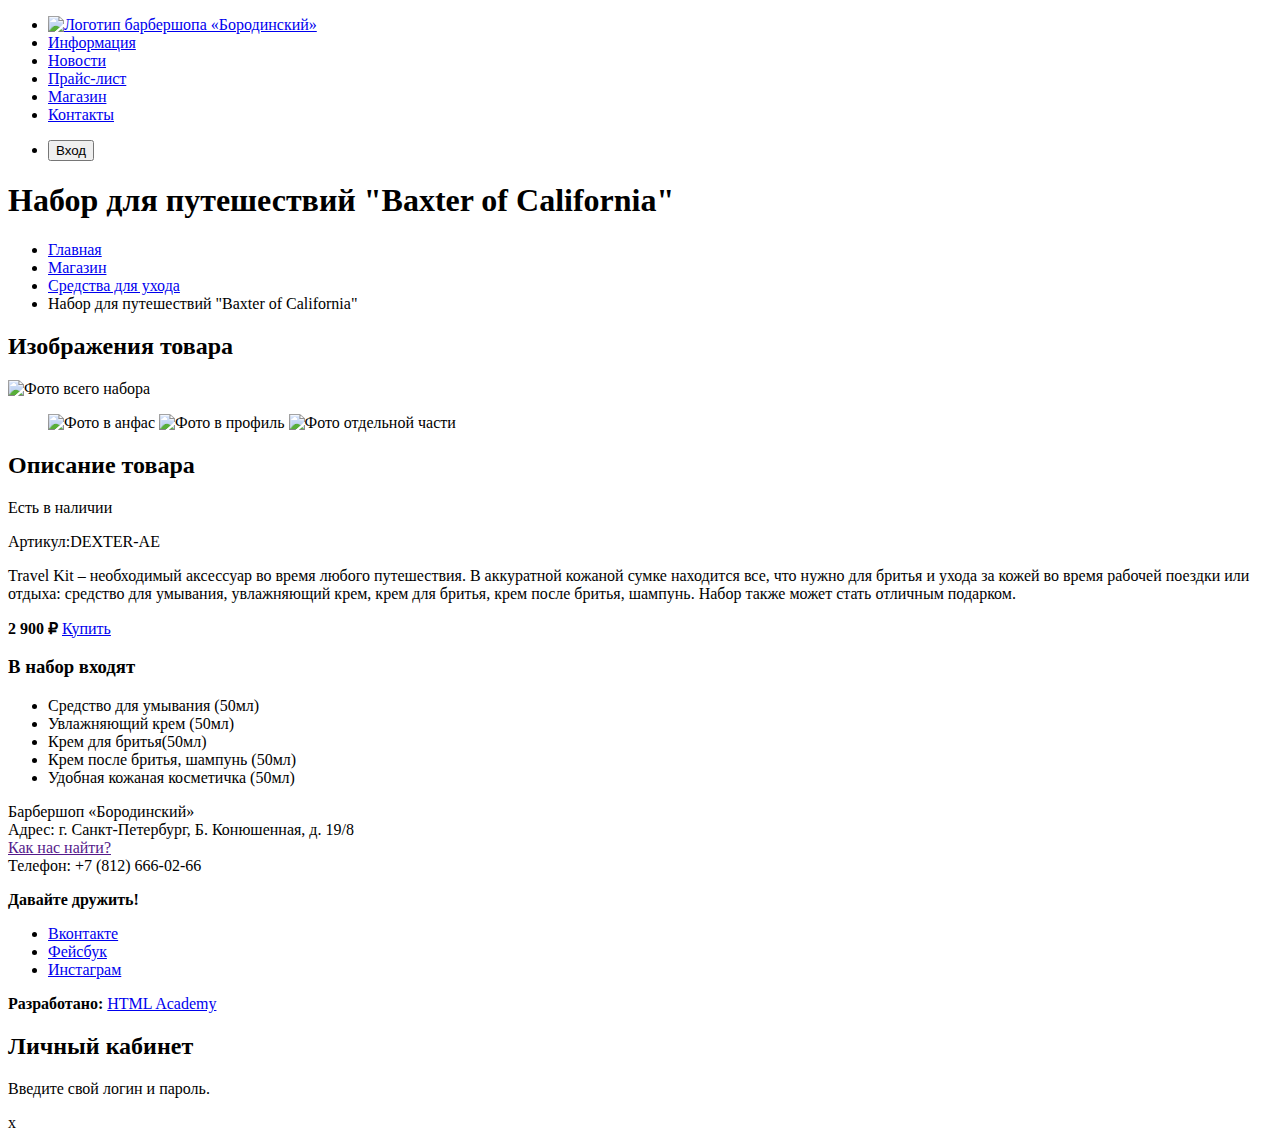
==== catalog-item.html @ 8b1cd3df "Внесены изменения" ====
<!DOCTYPE html>
<html lang="ru">
<head>
    <meta charset="utf-8" />
    <meta http-equiv="X-UA-Compatible" content="IE=edge">
    <title>Page Title</title>
    <meta name="viewport" content="width=device-width, initial-scale=1">
    <link rel="stylesheet" type="text/css" media="screen" href="main.css" />
    <script src="main.js"></script>
</head>
<body>
    <header class="main-header">
        <nav class="main-navigation">
        <ul class="site-navigation">
            <li> 
                <a class="main-header-logo" href="index.html">
                <img src="img/logo.svg" width="111" height="24" alt="Логотип барбершопа «Бородинский»">
                </a> 
            </li>
            <li> 
                <a href="info.html">Информация 
                </a>
            </li>
            <li>
                <a href="news.html">Новости</a>
            </li>
            <li>
                <a href="price.html">Прайс-лист</a>
            </li>
            <li class="site-navigation-current">
                <a href="catalog.html">Магазин</a>
            </li>
            <li>
                <a href="contacts.html">Контакты</a>
            </li>
        </ul>
        <ul class="user-navigation">
            <li  class="login-link">
                <button>Вход
                </button>
            </li>
        </ul>
        </nav>
    </header>
    <main class="container">
        <h1 class="page-title">Набор для путешествий "Baxter of California"</h1>
        
            <ul class="breadcrumbs">
                <li>
                    <a href="index.html">Главная</a>
                </li>
                <li>
                    <a href="#">Магазин</a>
                </li>
                <li>
                    <a href="#">Средства для ухода</a>
                </li>
                <li>
                    <a class="breadcrumbs-current">Набор для путешествий "Baxter of California"</a>
                </li>
            </ul>
        
        <section class="product-photos">
            <h2 class="visually-hidden">Изображения товара</h2>
           
               <p><img src="img/product-big.jpg" width="460" height="498" alt="Фото всего набора"></p>
               <ul class="product-photo-preview"> 
               <img src="img/product-small-1.jpg" width="140" height="149" alt="Фото в анфас">
               <img src="img/product-small-2.jpg" width="140" height="149" alt="Фото в профиль">
               <img src="img/product-small-3.jpg" width="140" height="149" alt="Фото отдельной части">
               </ul>
            
        </section>
        <section class="product-info">
        <h2 class="visually-hidden">Описание товара</h2>
            <p class="product-availability">Есть в наличии</p>
            <p class="product-article">Артикул:DEXTER-AE</p>
            <p class="product-text">Travel Kit – необходимый аксессуар во время любого путешествия. 
            В аккуратной кожаной сумке находится все, что нужно для бритья и ухода за кожей во время рабочей поездки или отдыха: 
            средство для умывания, увлажняющий крем, крем для бритья, крем после бритья, шампунь. 
            Набор также может стать отличным подарком.</p>
            <p class="product-price">
                <b>2 900 ₽</b>
                <a class="button" href="#">Купить</a>
            </p>
            <h3>В набор входят</h3>
            <ul>
                <li>Средство для умывания (50мл)</li>
                <li>Увлажняющий крем (50мл)</li>
                <li>Крем для бритья(50мл)</li>
                <li>Крем после бритья, шампунь (50мл)</li>
                <li>Удобная кожаная косметичка (50мл)</li>             
            </ul>
        </section>
    </main>
    <footer class="main-footer">
        <p class="footer-contacts">
        Барбершоп «Бородинский»<br>
        Адрес: г. Санкт-Петербург, Б. Конюшенная, д. 19/8<br>
        <a href="">Как нас найти?</a><br>
        Телефон: +7 (812) 666-02-66
        </p>
        <div class="footer-social">
        <b>Давайте дружить!</b>
            <ul>
                <li><a class="social-button" href="#">Вконтакте</a></li>
                <li><a class="social-button" href="#">Фейсбук</a></li>
                <li><a class="social-button" href="#">Инстаграм</a></li>
            </ul>
        </div>
        <p class="footer-copyright">
            <b>Разработано:</b> 
              <a class="button" href="https://htmlacademy.ru">HTML Academy</a>
        </p>
    </footer>  
    <section class="modal modal-login">
      <h2>Личный кабинет</h2>
        <p>Введите свой логин и пароль.</p>
            <!-- Здесь будет форма -->
        <span class="modal-close">x</span>
    </section>
</body>
</html>
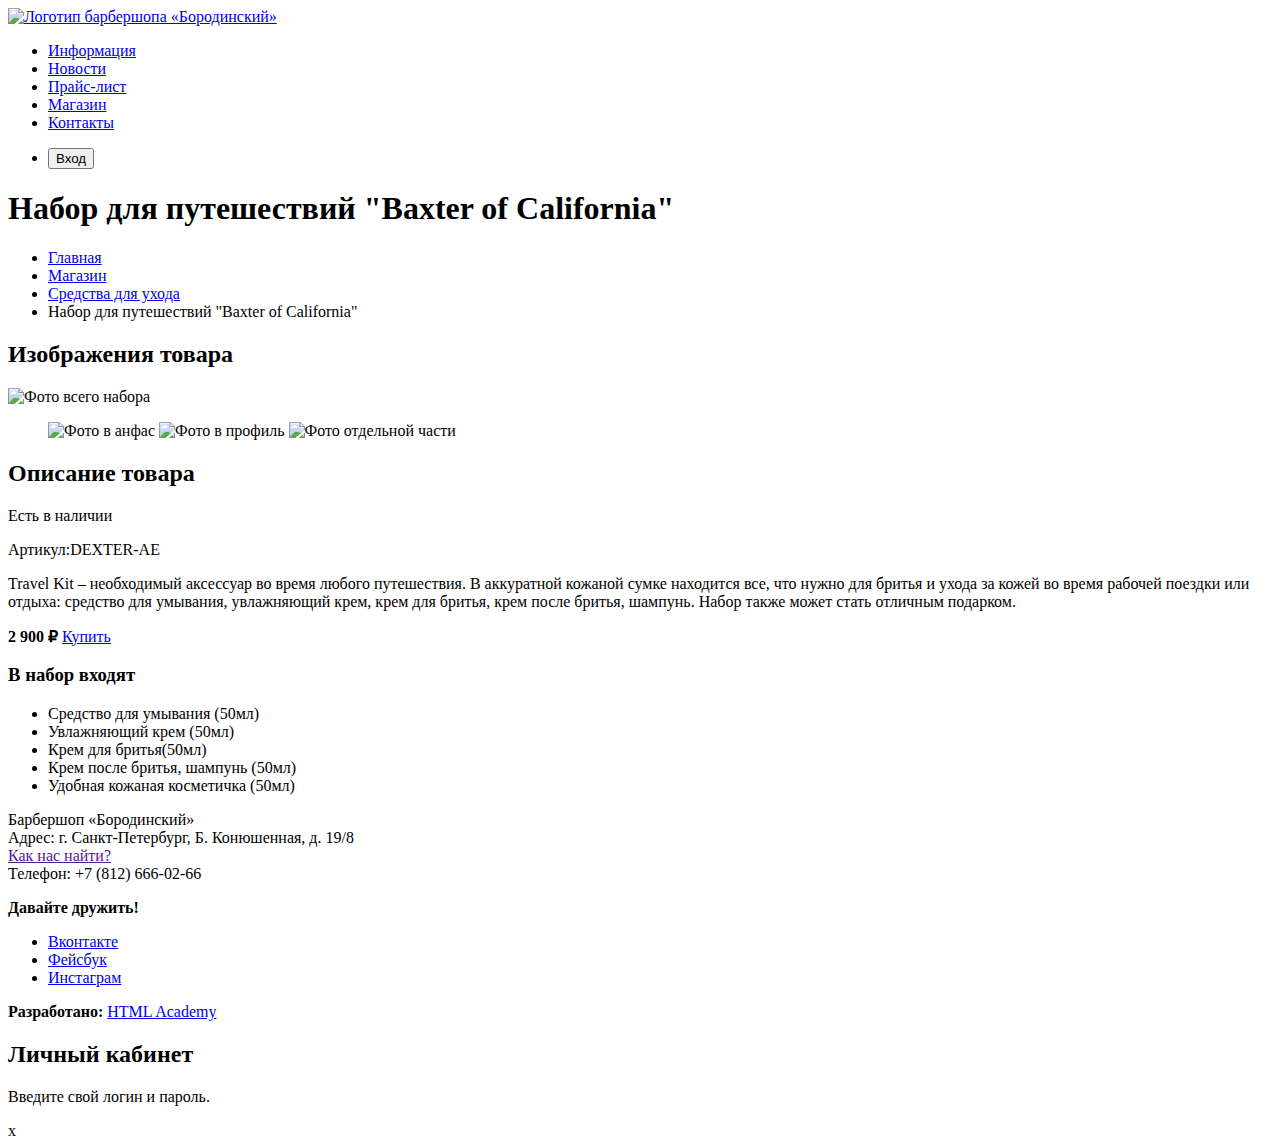
==== commit 5ac7d913: "Убрала логотип из списка навигации" ====
--- a/catalog-item.html
+++ b/catalog-item.html
@@ -10,13 +10,11 @@
 </head>
 <body>
     <header class="main-header">
-        <nav class="main-navigation">
+     <a class="main-header-logo" href="index.html">
+         <img src="img/logo.svg" width="111" height="24" alt="Логотип барбершопа «Бородинский»">
+     </a> 
+    <nav class="main-navigation">
         <ul class="site-navigation">
-            <li> 
-                <a class="main-header-logo" href="index.html">
-                <img src="img/logo.svg" width="111" height="24" alt="Логотип барбершопа «Бородинский»">
-                </a> 
-            </li>
             <li> 
                 <a href="info.html">Информация 
                 </a>
@@ -59,17 +57,14 @@
                     <a class="breadcrumbs-current">Набор для путешествий "Baxter of California"</a>
                 </li>
             </ul>
-        
         <section class="product-photos">
             <h2 class="visually-hidden">Изображения товара</h2>
-           
-               <p><img src="img/product-big.jpg" width="460" height="498" alt="Фото всего набора"></p>
-               <ul class="product-photo-preview"> 
+            <p><img src="img/product-big.jpg" width="460" height="498" alt="Фото всего набора"></p>
+            <ul class="product-photo-preview"> 
                <img src="img/product-small-1.jpg" width="140" height="149" alt="Фото в анфас">
                <img src="img/product-small-2.jpg" width="140" height="149" alt="Фото в профиль">
                <img src="img/product-small-3.jpg" width="140" height="149" alt="Фото отдельной части">
-               </ul>
-            
+            </ul>
         </section>
         <section class="product-info">
         <h2 class="visually-hidden">Описание товара</h2>
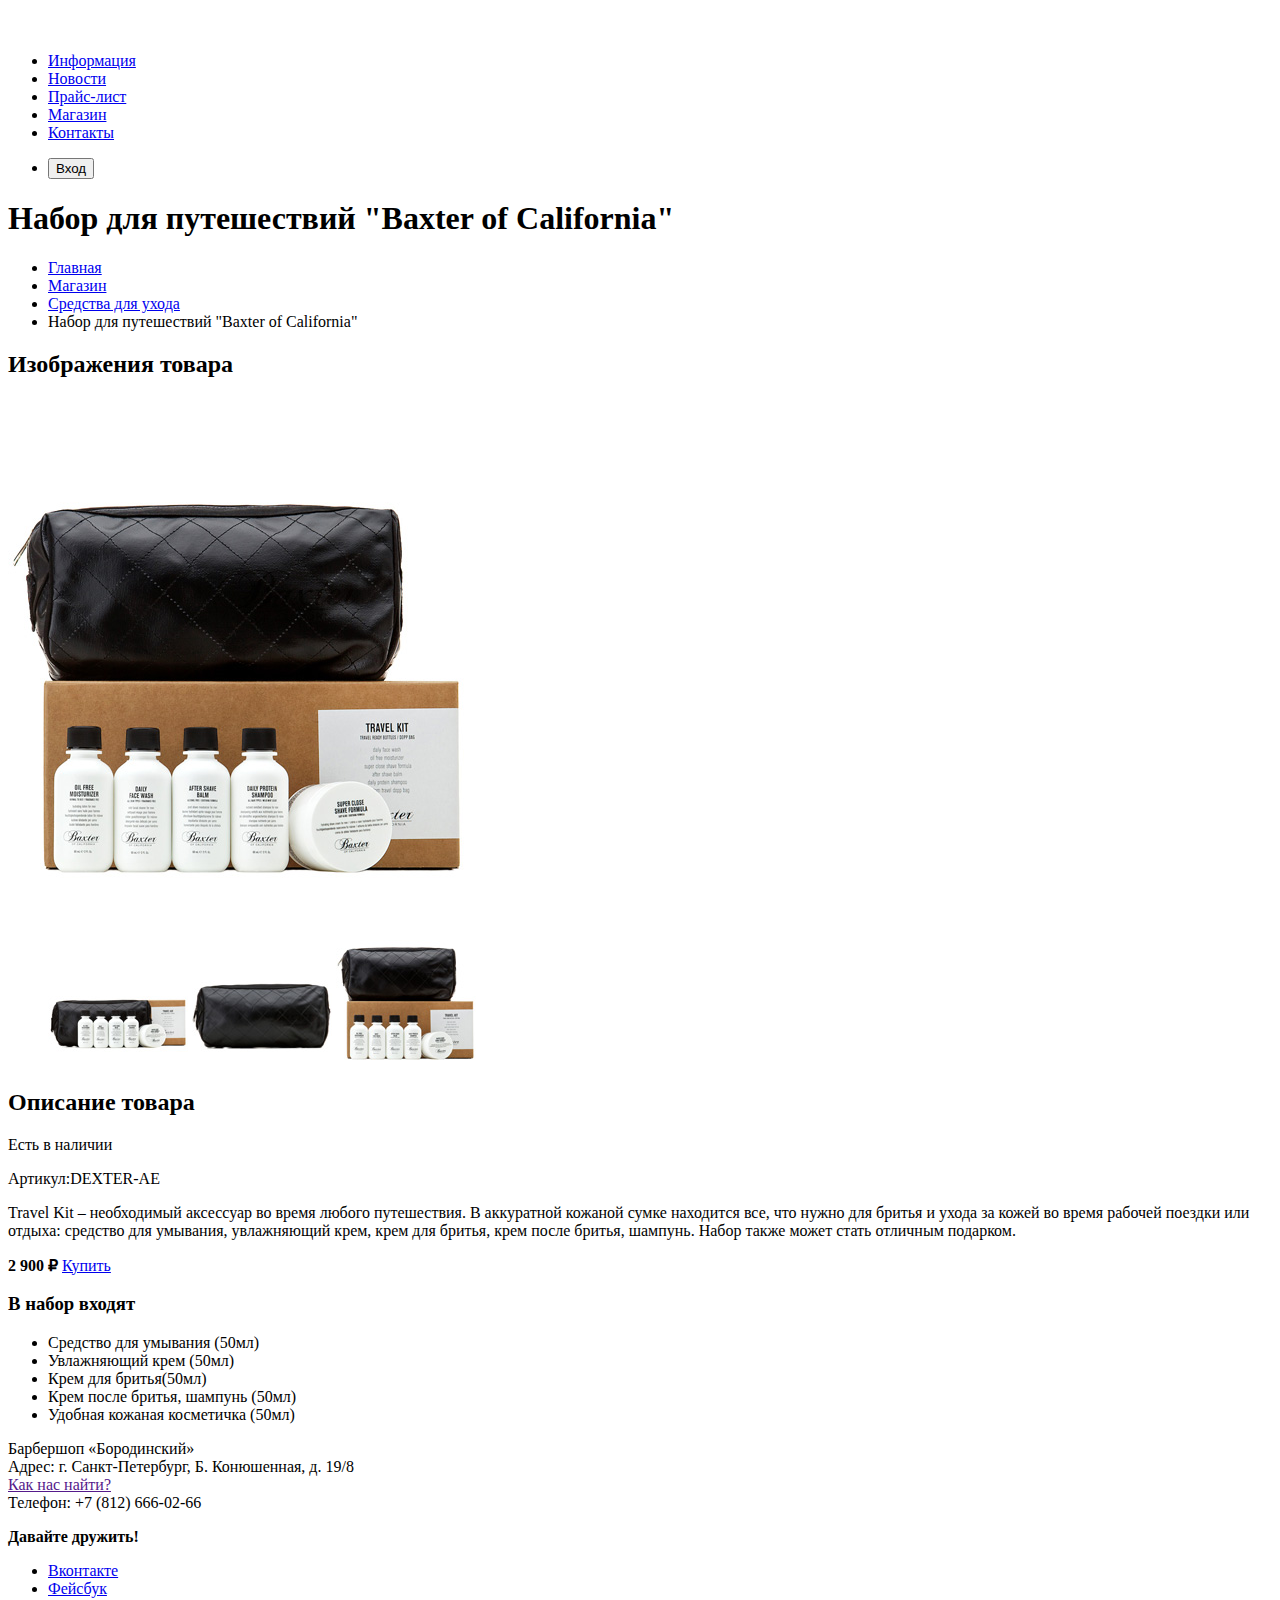
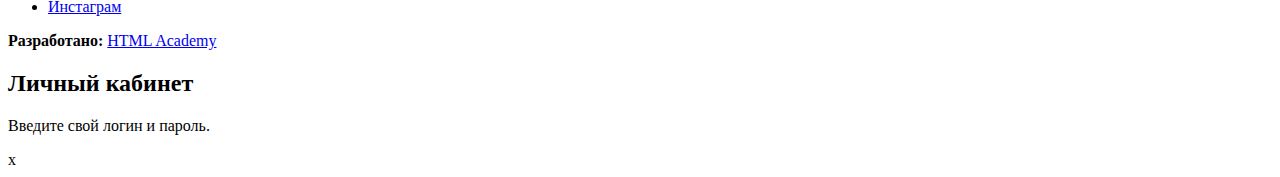
==== commit 4e39a3bd: "Добавила изображения для каталога и страницы товара" ====
--- a/catalog-item.html
+++ b/catalog-item.html
@@ -1,118 +1,122 @@
 <!DOCTYPE html>
 <html lang="ru">
+
 <head>
-    <meta charset="utf-8" />
-    <meta http-equiv="X-UA-Compatible" content="IE=edge">
-    <title>Page Title</title>
-    <meta name="viewport" content="width=device-width, initial-scale=1">
-    <link rel="stylesheet" type="text/css" media="screen" href="main.css" />
-    <script src="main.js"></script>
+  <meta charset="utf-8" />
+  <meta http-equiv="X-UA-Compatible" content="IE=edge">
+  <title>Page Title</title>
+  <meta name="viewport" content="width=device-width, initial-scale=1">
+  <link rel="stylesheet" type="text/css" media="screen" href="main.css" />
+  <script src="main.js"></script>
 </head>
+
 <body>
-    <header class="main-header">
-     <a class="main-header-logo" href="index.html">
-         <img src="img/logo.svg" width="111" height="24" alt="Логотип барбершопа «Бородинский»">
-     </a> 
+  <header class="main-header">
+    <a class="main-header-logo" href="index.html">
+      <img src="img/logo.svg" width="111" height="24" alt="Логотип барбершопа «Бородинский»">
+    </a>
     <nav class="main-navigation">
-        <ul class="site-navigation">
-            <li> 
-                <a href="info.html">Информация 
-                </a>
-            </li>
-            <li>
-                <a href="news.html">Новости</a>
-            </li>
-            <li>
-                <a href="price.html">Прайс-лист</a>
-            </li>
-            <li class="site-navigation-current">
-                <a href="catalog.html">Магазин</a>
-            </li>
-            <li>
-                <a href="contacts.html">Контакты</a>
-            </li>
-        </ul>
-        <ul class="user-navigation">
-            <li  class="login-link">
-                <button>Вход
-                </button>
-            </li>
-        </ul>
-        </nav>
-    </header>
-    <main class="container">
-        <h1 class="page-title">Набор для путешествий "Baxter of California"</h1>
-        
-            <ul class="breadcrumbs">
-                <li>
-                    <a href="index.html">Главная</a>
-                </li>
-                <li>
-                    <a href="#">Магазин</a>
-                </li>
-                <li>
-                    <a href="#">Средства для ухода</a>
-                </li>
-                <li>
-                    <a class="breadcrumbs-current">Набор для путешествий "Baxter of California"</a>
-                </li>
-            </ul>
-        <section class="product-photos">
-            <h2 class="visually-hidden">Изображения товара</h2>
-            <p><img src="img/product-big.jpg" width="460" height="498" alt="Фото всего набора"></p>
-            <ul class="product-photo-preview"> 
-               <img src="img/product-small-1.jpg" width="140" height="149" alt="Фото в анфас">
-               <img src="img/product-small-2.jpg" width="140" height="149" alt="Фото в профиль">
-               <img src="img/product-small-3.jpg" width="140" height="149" alt="Фото отдельной части">
-            </ul>
-        </section>
-        <section class="product-info">
-        <h2 class="visually-hidden">Описание товара</h2>
-            <p class="product-availability">Есть в наличии</p>
-            <p class="product-article">Артикул:DEXTER-AE</p>
-            <p class="product-text">Travel Kit – необходимый аксессуар во время любого путешествия. 
-            В аккуратной кожаной сумке находится все, что нужно для бритья и ухода за кожей во время рабочей поездки или отдыха: 
-            средство для умывания, увлажняющий крем, крем для бритья, крем после бритья, шампунь. 
-            Набор также может стать отличным подарком.</p>
-            <p class="product-price">
-                <b>2 900 ₽</b>
-                <a class="button" href="#">Купить</a>
-            </p>
-            <h3>В набор входят</h3>
-            <ul>
-                <li>Средство для умывания (50мл)</li>
-                <li>Увлажняющий крем (50мл)</li>
-                <li>Крем для бритья(50мл)</li>
-                <li>Крем после бритья, шампунь (50мл)</li>
-                <li>Удобная кожаная косметичка (50мл)</li>             
-            </ul>
-        </section>
-    </main>
-    <footer class="main-footer">
-        <p class="footer-contacts">
-        Барбершоп «Бородинский»<br>
-        Адрес: г. Санкт-Петербург, Б. Конюшенная, д. 19/8<br>
-        <a href="">Как нас найти?</a><br>
-        Телефон: +7 (812) 666-02-66
-        </p>
-        <div class="footer-social">
-        <b>Давайте дружить!</b>
-            <ul>
-                <li><a class="social-button" href="#">Вконтакте</a></li>
-                <li><a class="social-button" href="#">Фейсбук</a></li>
-                <li><a class="social-button" href="#">Инстаграм</a></li>
-            </ul>
-        </div>
-        <p class="footer-copyright">
-            <b>Разработано:</b> 
-              <a class="button" href="https://htmlacademy.ru">HTML Academy</a>
-        </p>
-    </footer>  
-    <section class="modal modal-login">
-      <h2>Личный кабинет</h2>
-        <p>Введите свой логин и пароль.</p>
-            <!-- Здесь будет форма -->
-        <span class="modal-close">x</span>
+      <ul class="site-navigation">
+        <li>
+          <a href="info.html">Информация
+          </a>
+        </li>
+        <li>
+          <a href="news.html">Новости</a>
+        </li>
+        <li>
+          <a href="price.html">Прайс-лист</a>
+        </li>
+        <li class="site-navigation-current">
+          <a href="catalog.html">Магазин</a>
+        </li>
+        <li>
+          <a href="contacts.html">Контакты</a>
+        </li>
+      </ul>
+      <ul class="user-navigation">
+        <li class="login-link">
+          <button>Вход
+          </button>
+        </li>
+      </ul>
+    </nav>
+  </header>
+  <main class="container">
+    <h1 class="page-title">Набор для путешествий "Baxter of California"</h1>
+
+    <ul class="breadcrumbs">
+      <li>
+        <a href="index.html">Главная</a>
+      </li>
+      <li>
+        <a href="#">Магазин</a>
+      </li>
+      <li>
+        <a href="#">Средства для ухода</a>
+      </li>
+      <li>
+        <a class="breadcrumbs-current">Набор для путешествий "Baxter of California"</a>
+      </li>
+    </ul>
+    <section class="product-photos">
+      <h2 class="visually-hidden">Изображения товара</h2>
+      <p><img src="img/product-big.jpg" width="460" height="498" alt="Фото всего набора"></p>
+      <ul class="product-photo-preview">
+        <img src="img/product-small-1.jpg" width="140" height="149" alt="Фото в анфас">
+        <img src="img/product-small-2.jpg" width="140" height="149" alt="Фото в профиль">
+        <img src="img/product-small-3.jpg" width="140" height="149" alt="Фото отдельной части">
+      </ul>
     </section>
+    <section class="product-info">
+      <h2 class="visually-hidden">Описание товара</h2>
+      <p class="product-availability">Есть в наличии</p>
+      <p class="product-article">Артикул:DEXTER-AE</p>
+      <p class="product-text">Travel Kit – необходимый аксессуар во время любого путешествия.
+        В аккуратной кожаной сумке находится все, что нужно для бритья и ухода за кожей во время рабочей поездки или
+        отдыха:
+        средство для умывания, увлажняющий крем, крем для бритья, крем после бритья, шампунь.
+        Набор также может стать отличным подарком.</p>
+      <p class="product-price">
+        <b>2 900 ₽</b>
+        <a class="button" href="#">Купить</a>
+      </p>
+      <h3>В набор входят</h3>
+      <ul>
+        <li>Средство для умывания (50мл)</li>
+        <li>Увлажняющий крем (50мл)</li>
+        <li>Крем для бритья(50мл)</li>
+        <li>Крем после бритья, шампунь (50мл)</li>
+        <li>Удобная кожаная косметичка (50мл)</li>
+      </ul>
+    </section>
+  </main>
+  <footer class="main-footer">
+    <p class="footer-contacts">
+      Барбершоп «Бородинский»<br>
+      Адрес: г. Санкт-Петербург, Б. Конюшенная, д. 19/8<br>
+      <a href="">Как нас найти?</a><br>
+      Телефон: +7 (812) 666-02-66
+    </p>
+    <div class="footer-social">
+      <b>Давайте дружить!</b>
+      <ul>
+        <li><a class="social-button" href="#">Вконтакте</a></li>
+        <li><a class="social-button" href="#">Фейсбук</a></li>
+        <li><a class="social-button" href="#">Инстаграм</a></li>
+      </ul>
+    </div>
+    <p class="footer-copyright">
+      <b>Разработано:</b>
+      <a class="button" href="https://htmlacademy.ru">HTML Academy</a>
+    </p>
+  </footer>
+  <section class="modal modal-login">
+    <h2>Личный кабинет</h2>
+    <p>Введите свой логин и пароль.</p>
+    <!-- Здесь будет форма -->
+    <span class="modal-close">x</span>
+  </section>
 </body>
-</html>+
+</html>
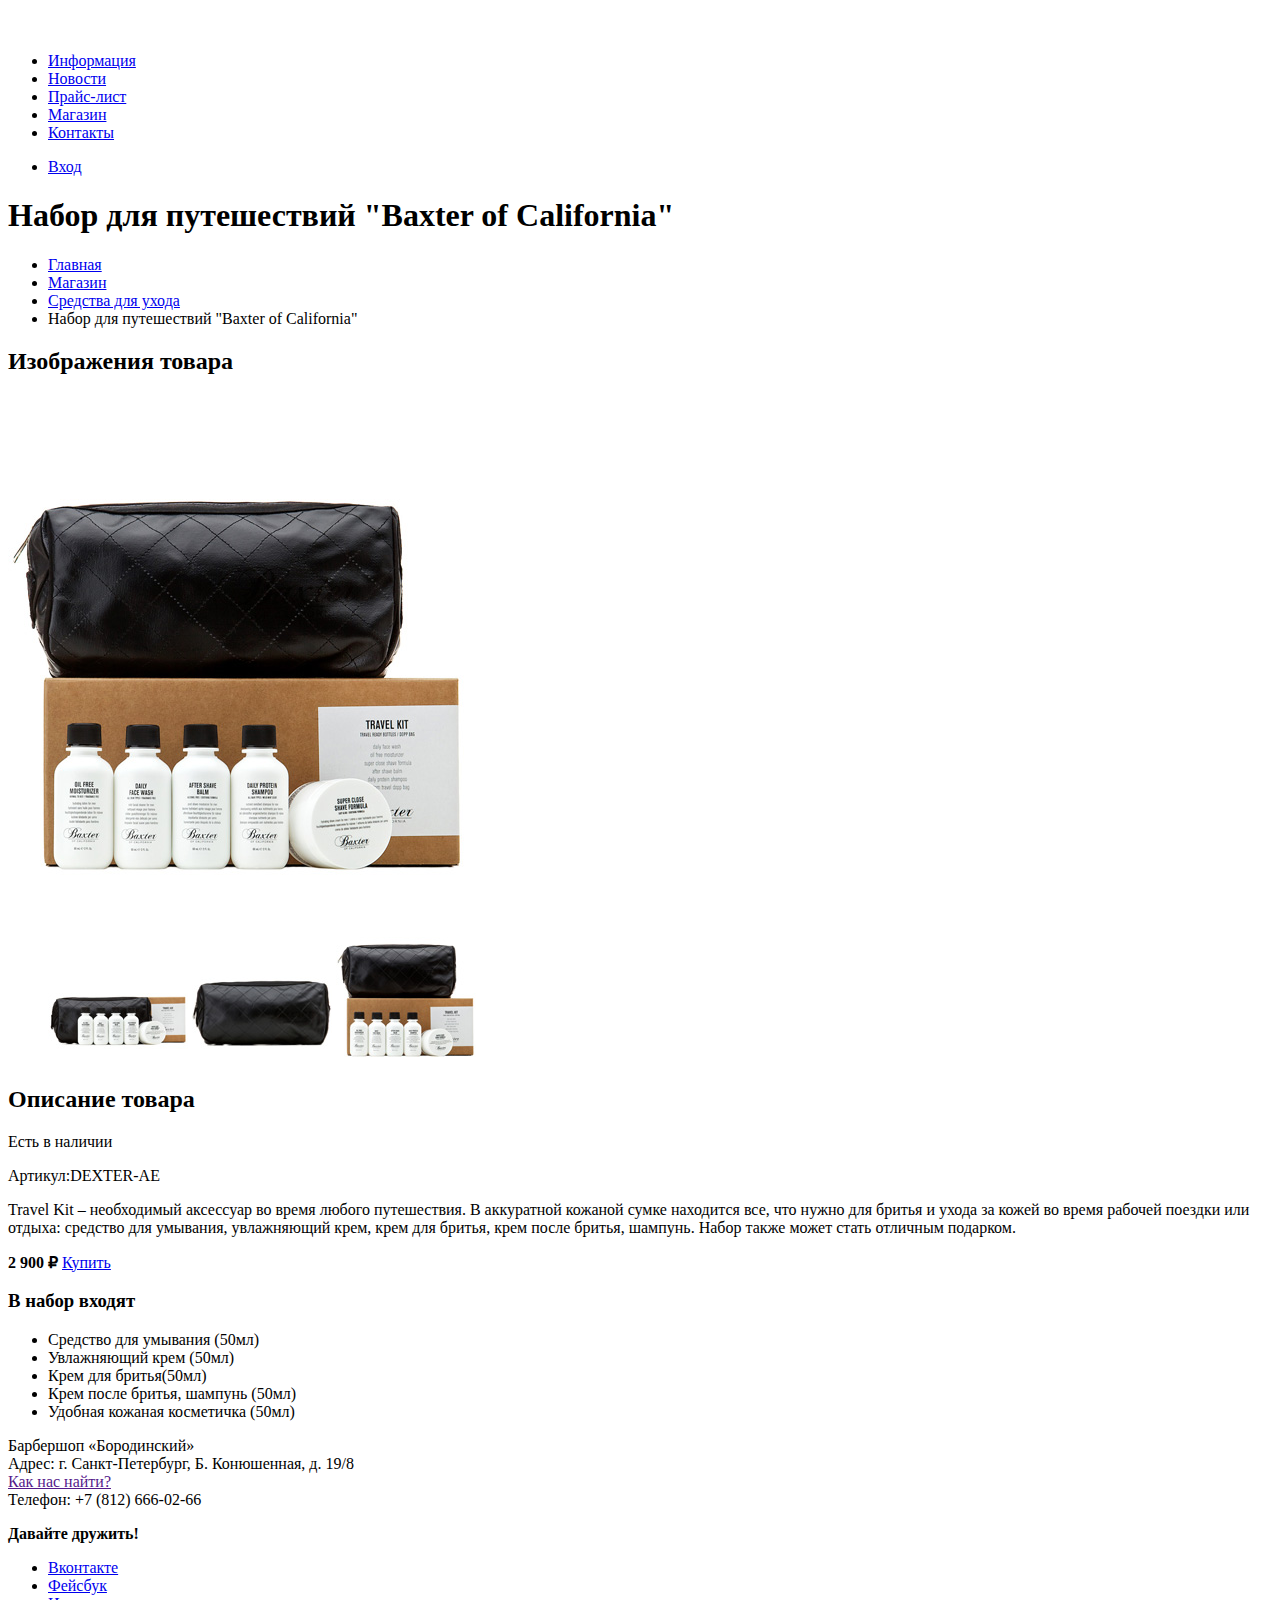
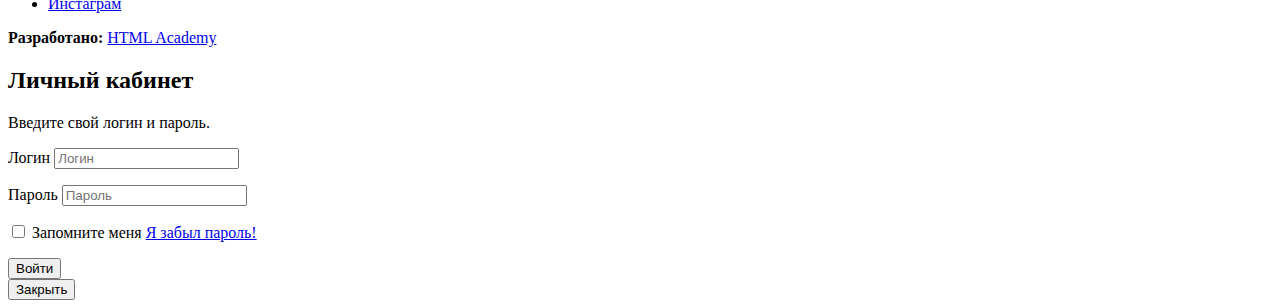
==== commit e9848970: "Добавила разметку форм и интерактивные элементы" ====
--- a/catalog-item.html
+++ b/catalog-item.html
@@ -13,7 +13,7 @@
 <body>
   <header class="main-header">
     <a class="main-header-logo" href="index.html">
-      <img src="img/logo.svg" width="111" height="24" alt="Логотип барбершопа «Бородинский»">
+      <img src="img/logo-small.svg" width="111" height="24" alt="Логотип барбершопа «Бородинский»">
     </a>
     <nav class="main-navigation">
       <ul class="site-navigation">
@@ -35,9 +35,10 @@
         </li>
       </ul>
       <ul class="user-navigation">
-        <li class="login-link">
-          <button>Вход
-          </button>
+        <li>
+          <a class="login-link" href="login.html">
+            Вход
+          </a>
         </li>
       </ul>
     </nav>
@@ -114,8 +115,29 @@
   <section class="modal modal-login">
     <h2>Личный кабинет</h2>
     <p>Введите свой логин и пароль.</p>
-    <!-- Здесь будет форма -->
-    <span class="modal-close">x</span>
+    <form class="login-form" action="https://echo.htmlacademy.ru" method="post">
+      <p>
+        <label class="visually-hidden" for="user-login">Логин</label>
+        <input class="login-icon-user" id="user-login" type="text" name="login" placeholder="Логин">
+      </p>
+      <p>
+        <label class="visually-hidden" for="user-password">Пароль</label>
+        <input class="login-icon-password" id="user-password" type="password" name="password" placeholder="Пароль">
+      </p>
+      <p class="login-password-info">
+        <label class="login-checkbox">
+          <input type="checkbox" name="remember">
+          Запомните меня
+        </label>
+        <a class="restore" href="#">Я забыл пароль!</a>
+      </p>
+      <button class="button" type="submit">
+        Войти
+      </button>
+    </form>
+    <button class="modal-close" type="button">
+      Закрыть
+    </button>
   </section>
 </body>
 
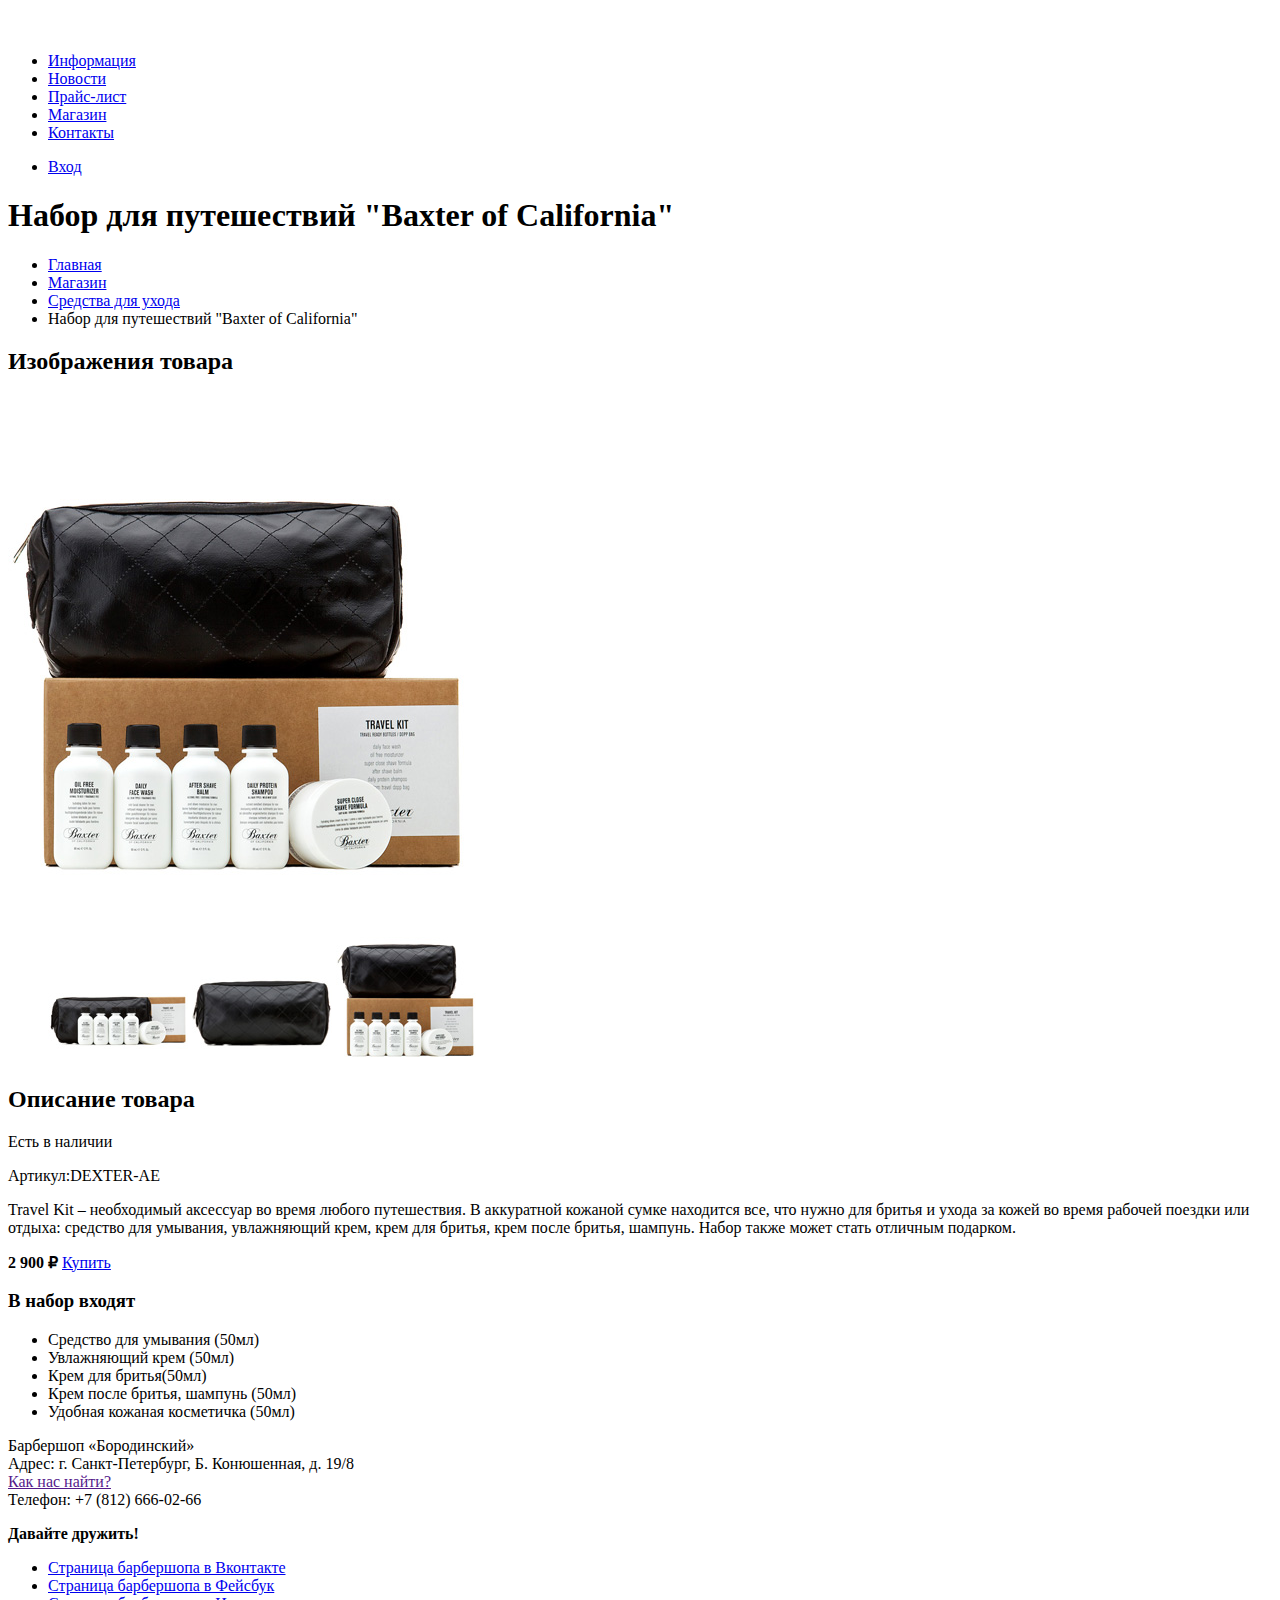
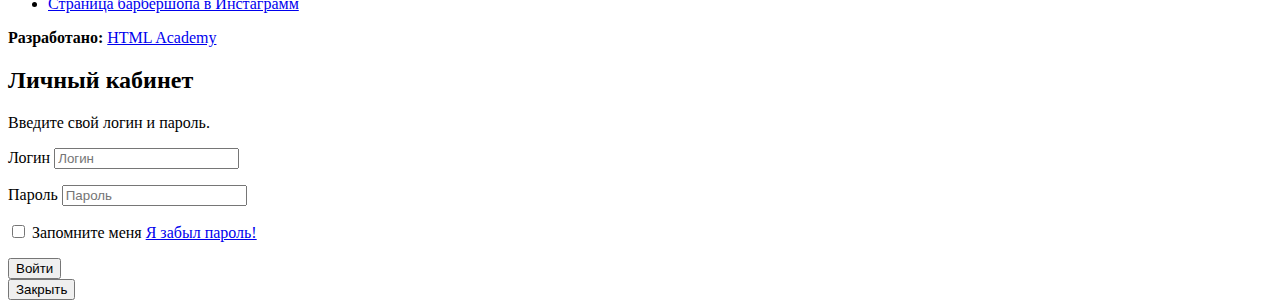
==== commit 341f1c11: "Добавили формы и подписи" ====
--- a/catalog-item.html
+++ b/catalog-item.html
@@ -93,18 +93,18 @@
     </section>
   </main>
   <footer class="main-footer">
-    <p class="footer-contacts">
+    <p class="footer-contacts" aria-label="Контакты">
       Барбершоп «Бородинский»<br>
       Адрес: г. Санкт-Петербург, Б. Конюшенная, д. 19/8<br>
       <a href="">Как нас найти?</a><br>
       Телефон: +7 (812) 666-02-66
     </p>
-    <div class="footer-social">
+    <div class="footer-social" aria-label="Соципальные сети">
       <b>Давайте дружить!</b>
       <ul>
-        <li><a class="social-button" href="#">Вконтакте</a></li>
-        <li><a class="social-button" href="#">Фейсбук</a></li>
-        <li><a class="social-button" href="#">Инстаграм</a></li>
+        <li><a class="social-button" href="#">Страница барбершопа в Вконтакте</a></li>
+        <li><a class="social-button" href="#">Страница барбершопа в Фейсбук</a></li>
+        <li><a class="social-button" href="#">Страница барбершопа в Инстаграмм</a></li>
       </ul>
     </div>
     <p class="footer-copyright">
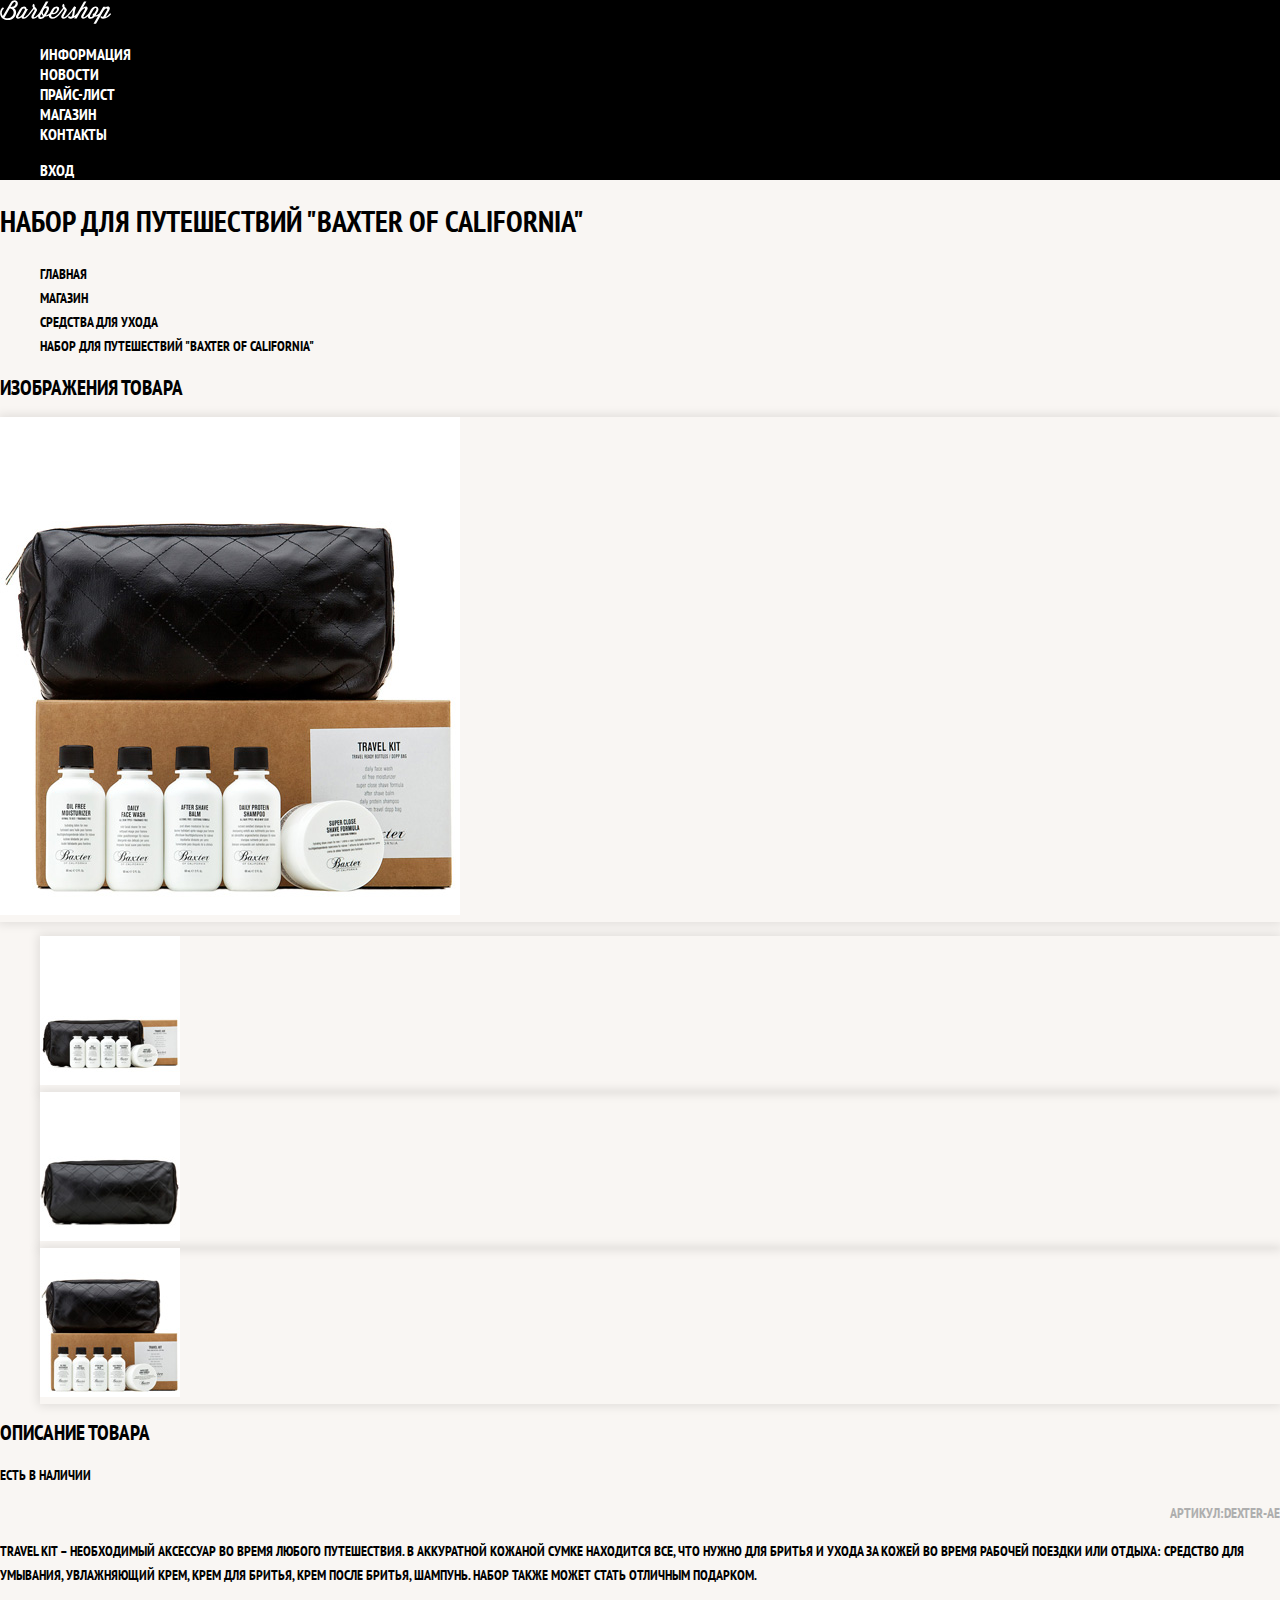
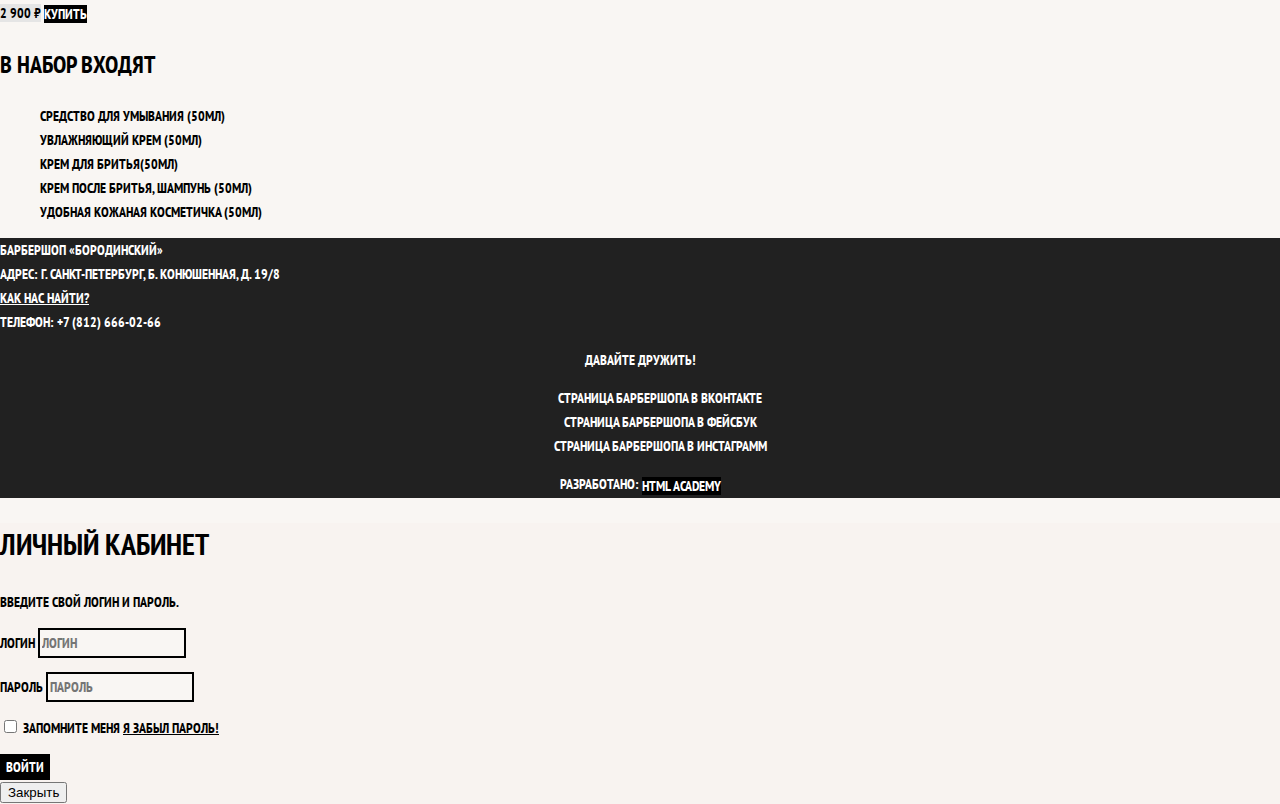
==== commit 396f4616: "базовая стилизация страниц каталога и карточки товара" ====
--- a/catalog-item.html
+++ b/catalog-item.html
@@ -6,16 +6,18 @@
   <meta http-equiv="X-UA-Compatible" content="IE=edge">
   <title>Page Title</title>
   <meta name="viewport" content="width=device-width, initial-scale=1">
-  <link rel="stylesheet" type="text/css" media="screen" href="main.css" />
+  <link href="https://fonts.googleapis.com/css?family=PT+Sans+Narrow:400,700&amp;subset=latin,cyrillic" rel="stylesheet">
+  <link href="css/normalize.css" rel="stylesheet">
+  <link rel="stylesheet" href="css/style.css" />
   <script src="main.js"></script>
 </head>
 
-<body>
+<body class="inner-page">
   <header class="main-header">
-    <a class="main-header-logo" href="index.html">
-      <img src="img/logo-small.svg" width="111" height="24" alt="Логотип барбершопа «Бородинский»">
-    </a>
     <nav class="main-navigation">
+      <a class="main-header-logo" href="index.html">
+        <img src="img/logo-small.svg" width="111" height="24" alt="Логотип барбершопа «Бородинский»">
+      </a>
       <ul class="site-navigation">
         <li>
           <a href="info.html">Информация
@@ -62,11 +64,19 @@
     </ul>
     <section class="product-photos">
       <h2 class="visually-hidden">Изображения товара</h2>
-      <p><img src="img/product-big.jpg" width="460" height="498" alt="Фото всего набора"></p>
+      <p class="product-photo-full">
+        <img src="img/product-big.jpg" width="460" height="498" alt="Фото всего набора">
+      </p>
       <ul class="product-photo-preview">
-        <img src="img/product-small-1.jpg" width="140" height="149" alt="Фото в анфас">
-        <img src="img/product-small-2.jpg" width="140" height="149" alt="Фото в профиль">
-        <img src="img/product-small-3.jpg" width="140" height="149" alt="Фото отдельной части">
+        <li>
+          <img src="img/product-small-1.jpg" width="140" height="149" alt="Фото в анфас">
+        </li>
+        <li>
+          <img src="img/product-small-2.jpg" width="140" height="149" alt="Фото в профиль">
+        </li>
+        <li>
+          <img src="img/product-small-3.jpg" width="140" height="149" alt="Фото отдельной части">
+        </li>
       </ul>
     </section>
     <section class="product-info">
--- a/css/style.css
+++ b/css/style.css
@@ -0,0 +1,357 @@
+body {
+  margin: 0;
+  padding: 0;
+
+  font-family: "PT Sans Narrow", Arial, sans-serif;
+  font-size: 14px;
+  line-height: 24px;
+  font-weight: 700;
+  color: #ffffff;
+  text-transform: uppercase;
+
+  background-color: #000000;
+  background-image: url("img/bg.jpg");
+  background-position: top center;
+  background-repeat: no-repeat;
+}
+
+.inner-page {
+  color: #000000;
+
+  background-color: #f9f6f3;
+  background-image: url("img/pattern-light.jpg");
+  background-position: 0 0;
+  background-repeat: repeat;
+}
+
+a {
+  text-decoration: none;
+}
+
+.button {
+  font: inherit;
+
+  text-align: center;
+  color: #ffffff;
+  vertical-align: middle;
+  text-transform: uppercase;
+
+  background-color: #000000;
+  border: none;
+}
+
+.button:hover,
+.button:focus,
+.button:active {
+  background-color: #663d15;
+}
+
+.main-navigation {
+  font-size: 16px;
+  line-height: 20px;
+  color: #ffffff;
+
+  background-color: #000000;
+}
+
+.site-navigation,
+.user-navigation {
+  list-style: none;
+}
+
+.site-navigation a,
+.user-navigation a {
+  color: #ffffff;
+}
+
+.site-navigation a:hover,
+.site-navigation a:focus,
+.user-navigation a:hover,
+.user-navigation a:focus {
+  background-color: #242424;
+}
+
+.features-list {
+  list-style: none;
+}
+
+.feature-item {
+  text-align: center;
+}
+
+.feature-item h3 {
+  font-size: 30px;
+  line-height: 42px;
+}
+
+.index-columns {
+  color: #000000;
+
+  background-color: #f8f5f2;
+  background-image: url("img/pattern-light.jpg");
+  background-position: 0 0;
+  background-repeat: repeat;
+}
+
+.index-columns h2 {
+  font-size: 30px;
+  line-height: 42px;
+}
+
+.news-list {
+  list-style: none;
+}
+
+.news-item time {
+  text-transform: none;
+}
+
+.gallery-content {
+  background-color: #cccccc;
+  border: 7px solid #ffffff;
+}
+
+.appointment-item input {
+  font: inherit;
+
+  background-color: transparent;
+  border: 2px solid #000000;
+}
+
+.appointment-item input:focus {
+  border-color: #663d15;
+}
+
+.page-title {
+  font-size: 30px;
+  line-height: 42px;
+}
+
+.breadcrumbs {
+  list-style: none;
+}
+
+.breadcrumbs a {
+  color: #000000;
+}
+
+.breadcrumbs a:hover,
+.breadcrumbs a:focus {
+  text-decoration: underline;
+}
+
+.breadcrumbs-current {
+  color: #aba9a7;
+}
+
+.filter fieldset {
+  border: none;
+}
+
+.filter legend {
+  font-size: 24px;
+  line-height: 30px;
+}
+
+.filter ul {
+  list-style: none;
+  line-height: 18px;
+}
+
+.filter-input:hover+label,
+.filter-input:focus+label {
+  color: #663d15;
+}
+
+.filter-input:disabled+label {
+  color: #000000;
+
+  opacity: 0.5;
+}
+
+.catalog-list {
+  list-style: none;
+}
+
+.catalog-item {
+  background-color: #f8f8f8;
+  box-shadow: 0 0 10px rgba(0, 0, 0, 0.1);
+}
+
+.catalog-item:hover {
+  box-shadow: 0 0 10px rgba(0, 0, 0, 0.2);
+}
+
+.catalog-item a {
+  color: #000000;
+}
+
+.catalog-item h3 {
+  font-size: 14px;
+  line-height: 18px;
+}
+
+.catalog-category {
+  text-transform: none;
+}
+
+.catalog-item-price b {
+  font-size: 14px;
+  line-height: 20px;
+  text-align: center;
+
+  background-color: #e5e5e5;
+}
+
+.catalog-item-price .button {
+  line-height: 20px;
+  color: #ffffff;
+}
+
+.pagination-list {
+  list-style: none;
+}
+
+.pagination-item a {
+  color: #ffffff;
+
+  background-color: #000000;
+}
+
+.pagination-item a:hover,
+.pagination-item a:focus,
+.pagination-item a:active {
+  background-color: #663d15;
+}
+
+.pagination-item-current a {
+  color: #000000;
+
+  background-color: #ffffff;
+}
+
+.pagination-item-current a:hover,
+.pagination-item-current a:focus,
+.pagination-item-current a:active {
+  color: #000000;
+
+  background-color: #ffffff;
+}
+
+.main-footer {
+  color: #ffffff;
+
+  background-color: #212121;
+  background-image: url("img/pattern-dark.jpg");
+  background-position: 0 0;
+  background-repeat: repeat;
+}
+
+.footer-contacts a {
+  color: #ffffff;
+  text-decoration: underline;
+}
+
+.footer-contacts a:hover,
+.footer-contacts a:focus {
+  text-decoration: none;
+}
+
+.footer-social {
+  text-align: center;
+}
+
+.footer-social ul {
+  list-style: none;
+}
+
+.social-button {
+  color: #ffffff;
+}
+
+.footer-copyright {
+  text-align: center;
+}
+
+.footer-copyright .button:hover,
+.footer-copyright .button:focus {
+  color: #000000;
+
+  background-color: #ffffff;
+}
+
+.modal {
+  color: #000000;
+
+  background-color: #f8f3f0;
+  background-image: url("img/pattern-light.jpg");
+  background-position: 0 0;
+  background-repeat: repeat;
+}
+
+.modal h2 {
+  font-size: 30px;
+  line-height: 42px;
+}
+
+.login-form input[type="text"],
+.login-form input[type="password"] {
+  font: inherit;
+  color: #000000;
+  text-transform: uppercase;
+
+  background-color: #f9f6f3;
+  border: 2px solid #000000;
+}
+
+.login-form input:focus {
+  border-color: #663d15;
+}
+
+.login-checkbox:hover,
+.login-checkbox:focus {
+  color: #663d15;
+}
+
+.restore {
+  color: #000000;
+  text-decoration: underline;
+}
+
+.restore:hover,
+.restore:focus {
+  text-decoration: none;
+}
+
+.product-photo-preview {
+  list-style: none;
+}
+
+.product-photo-preview li {
+  box-shadow: 0 0 10px 2px rgba(0, 0, 0, 0.1);
+}
+
+.product-photo-full {
+  box-shadow: 0 0 10px 2px rgba(0, 0, 0, 0.1);
+}
+
+.product-article {
+  text-align: right;
+  color: #aeaeae;
+}
+
+.product-price b {
+  line-height: 20px;
+  text-align: center;
+
+  background-color: #e5e5e5;
+}
+
+.product-info h3 {
+  font-size: 24px;
+  line-height: 30px;
+}
+
+.product-info ul {
+  list-style: none;
+}
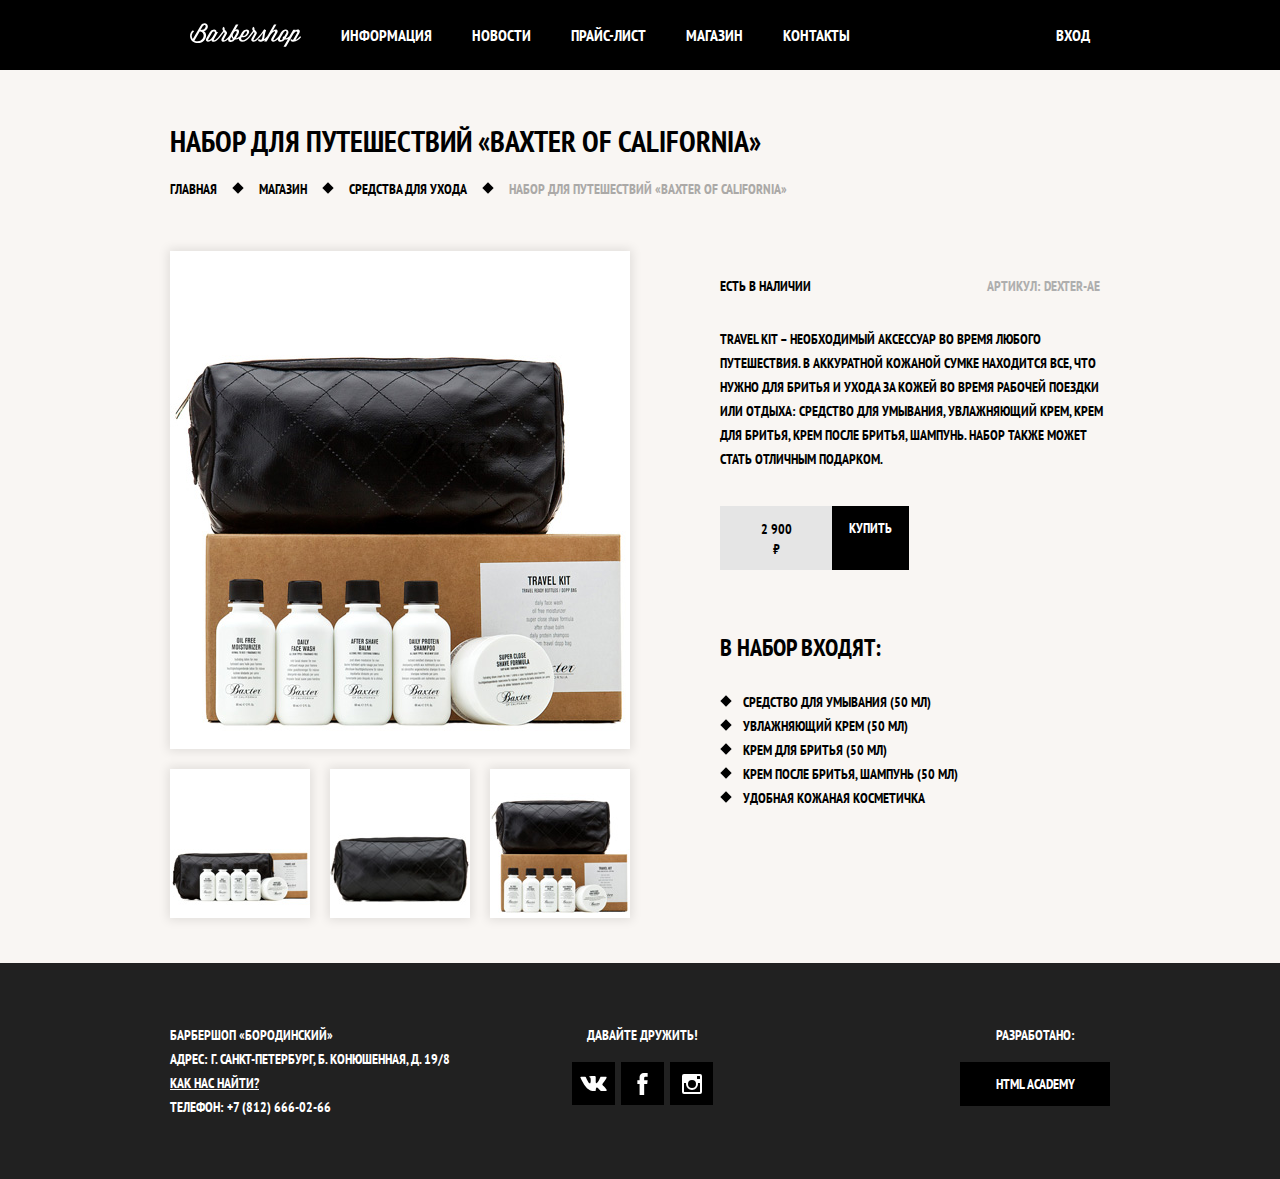
==== commit bc8bcbbb: "завершение стилизации" ====
--- a/catalog-item.html
+++ b/catalog-item.html
@@ -13,55 +13,38 @@
 </head>
 
 <body class="inner-page">
-  <header class="main-header">
-    <nav class="main-navigation">
-      <a class="main-header-logo" href="index.html">
-        <img src="img/logo-small.svg" width="111" height="24" alt="Логотип барбершопа «Бородинский»">
-      </a>
-      <ul class="site-navigation">
-        <li>
-          <a href="info.html">Информация
-          </a>
-        </li>
-        <li>
-          <a href="news.html">Новости</a>
-        </li>
-        <li>
-          <a href="price.html">Прайс-лист</a>
-        </li>
-        <li class="site-navigation-current">
-          <a href="catalog.html">Магазин</a>
-        </li>
-        <li>
-          <a href="contacts.html">Контакты</a>
-        </li>
-      </ul>
-      <ul class="user-navigation">
-        <li>
-          <a class="login-link" href="login.html">
-            Вход
-          </a>
-        </li>
-      </ul>
-    </nav>
-  </header>
-  <main class="container">
-    <h1 class="page-title">Набор для путешествий "Baxter of California"</h1>
 
-    <ul class="breadcrumbs">
-      <li>
-        <a href="index.html">Главная</a>
-      </li>
-      <li>
-        <a href="#">Магазин</a>
-      </li>
-      <li>
-        <a href="#">Средства для ухода</a>
-      </li>
-      <li>
-        <a class="breadcrumbs-current">Набор для путешествий "Baxter of California"</a>
-      </li>
+<header class="main-header">
+  <nav class="main-navigation container">
+    <a class="main-header-logo" href="index.html">
+      <img src="img/logo.svg" width="111" height="24" alt="Логотип барбершопа «Бородинский»">
+    </a>
+    <ul class="site-navigation">
+      <li><a href="info.html">Информация</a></li>
+      <li><a href="news.html">Новости</a></li>
+      <li><a href="price.html">Прайс-лист</a></li>
+      <li class="site-navigation-current"><a href="catalog.html">Магазин</a></li>
+      <li><a href="contacts.html">Контакты</a></li>
     </ul>
+    <ul class="user-navigation">
+      <li><a class="login-link" href="login.html">Вход</a></li>
+    </ul>
+  </nav>
+</header>
+
+<main class="container">
+
+  <h1 class="page-title">Набор для путешествий «Baxter of California»</h1>
+
+  <ul class="breadcrumbs">
+    <li><a href="index.html">Главная</a></li>
+    <li><a href="#">Магазин</a></li>
+    <li><a href="#">Средства для ухода</a></li>
+    <li class="breadcrumbs-current">Набор для путешествий «Baxter of California»</li>
+  </ul>
+
+  <div class="catalog-columns">
+
     <section class="product-photos">
       <h2 class="visually-hidden">Изображения товара</h2>
       <p class="product-photo-full">
@@ -79,76 +62,65 @@
         </li>
       </ul>
     </section>
+  
     <section class="product-info">
       <h2 class="visually-hidden">Описание товара</h2>
-      <p class="product-availability">Есть в наличии</p>
-      <p class="product-article">Артикул:DEXTER-AE</p>
-      <p class="product-text">Travel Kit – необходимый аксессуар во время любого путешествия.
-        В аккуратной кожаной сумке находится все, что нужно для бритья и ухода за кожей во время рабочей поездки или
-        отдыха:
-        средство для умывания, увлажняющий крем, крем для бритья, крем после бритья, шампунь.
-        Набор также может стать отличным подарком.</p>
+      <div class="product-description">
+        <p class="product-availability">Есть в наличии</p>
+        <p class="product-article">Артикул: dexter-ae</p>
+      </div>
+      <p class="product-text">Travel Kit – необходимый аксессуар во время любого путешествия. В аккуратной кожаной сумке находится все, что нужно для бритья и ухода за кожей во время рабочей поездки или отдыха: средство для умывания, увлажняющий крем, крем для бритья, крем после бритья, шампунь. Набор также может стать отличным подарком.</p>
       <p class="product-price">
         <b>2 900 ₽</b>
         <a class="button" href="#">Купить</a>
       </p>
-      <h3>В набор входят</h3>
+      <h3>В набор входят:</h3>
       <ul>
-        <li>Средство для умывания (50мл)</li>
-        <li>Увлажняющий крем (50мл)</li>
-        <li>Крем для бритья(50мл)</li>
-        <li>Крем после бритья, шампунь (50мл)</li>
-        <li>Удобная кожаная косметичка (50мл)</li>
+        <li>Средство для умывания (50 мл)</li>
+        <li>Увлажняющий крем (50 мл)</li>
+        <li>Крем для бритья (50 мл)</li>
+        <li>Крем после бритья, шампунь (50 мл)</li>
+        <li>Удобная кожаная косметичка</li>
       </ul>
     </section>
-  </main>
-  <footer class="main-footer">
-    <p class="footer-contacts" aria-label="Контакты">
-      Барбершоп «Бородинский»<br>
-      Адрес: г. Санкт-Петербург, Б. Конюшенная, д. 19/8<br>
-      <a href="">Как нас найти?</a><br>
-      Телефон: +7 (812) 666-02-66
-    </p>
-    <div class="footer-social" aria-label="Соципальные сети">
-      <b>Давайте дружить!</b>
-      <ul>
-        <li><a class="social-button" href="#">Страница барбершопа в Вконтакте</a></li>
-        <li><a class="social-button" href="#">Страница барбершопа в Фейсбук</a></li>
-        <li><a class="social-button" href="#">Страница барбершопа в Инстаграмм</a></li>
-      </ul>
-    </div>
-    <p class="footer-copyright">
-      <b>Разработано:</b>
-      <a class="button" href="https://htmlacademy.ru">HTML Academy</a>
-    </p>
-  </footer>
-  <section class="modal modal-login">
-    <h2>Личный кабинет</h2>
-    <p>Введите свой логин и пароль.</p>
-    <form class="login-form" action="https://echo.htmlacademy.ru" method="post">
-      <p>
-        <label class="visually-hidden" for="user-login">Логин</label>
-        <input class="login-icon-user" id="user-login" type="text" name="login" placeholder="Логин">
-      </p>
-      <p>
-        <label class="visually-hidden" for="user-password">Пароль</label>
-        <input class="login-icon-password" id="user-password" type="password" name="password" placeholder="Пароль">
-      </p>
-      <p class="login-password-info">
-        <label class="login-checkbox">
-          <input type="checkbox" name="remember">
-          Запомните меня
-        </label>
-        <a class="restore" href="#">Я забыл пароль!</a>
-      </p>
-      <button class="button" type="submit">
-        Войти
-      </button>
-    </form>
-    <button class="modal-close" type="button">
-      Закрыть
-    </button>
-  </section>
+  </div>
+    
+</main>
+
+<footer class="main-footer">
+  <div class="container">
+    <p class="footer-contacts">
+    Барбершоп «Бородинский»<br>
+    Адрес: г. Санкт-Петербург, Б. Конюшенная, д. 19/8<br>
+    <a href="map.html">Как нас найти?</a><br>
+    Телефон: +7 (812) 666-02-66
+  </p>
+  <div class="footer-social">
+    <b>Давайте дружить!</b>
+    <ul>
+      <li><a class="social-button" href="#"><span class="visually-hidden">Вконтакте</span>
+        <svg xmlns="http://www.w3.org/2000/svg" width="27" height="15" viewBox="0 0 26.14 14.91">
+          <path d="M26 13.47l-.09-.17a13.55 13.55 0 0 0-2.6-3q-.87-.83-1.1-1.12A1 1 0 0 1 22 8a10.27 10.27 0 0 1 1.22-1.78l.88-1.16q2.35-3.13 2-4L26 .94a.8.8 0 0 0-.4-.22 2.14 2.14 0 0 0-.87 0h-3.92a.51.51 0 0 0-.27 0h-.3a.6.6 0 0 0-.15.14.93.93 0 0 0-.14.24 22.22 22.22 0 0 1-1.46 3.06q-.5.84-.93 1.46a7 7 0 0 1-.71.91 4.94 4.94 0 0 1-.52.47q-.23.18-.35.15l-.23-.05a.9.9 0 0 1-.31-.33 1.49 1.49 0 0 1-.16-.53v-.55-.65-.57-1.12-1-.75a3.14 3.14 0 0 0 0-.62 2.12 2.12 0 0 0-.14-.44.73.73 0 0 0-.28-.33 1.57 1.57 0 0 0-.46-.18A9 9 0 0 0 12.57 0a8.93 8.93 0 0 0-3.25.33 1.83 1.83 0 0 0-.52.41q-.25.3-.07.33a1.67 1.67 0 0 1 1.16.59l.08.16a2.6 2.6 0 0 1 .19.63 6.32 6.32 0 0 1 .12 1 10.59 10.59 0 0 1 0 1.7q-.07.71-.13 1.1a2.21 2.21 0 0 1-.18.64 2.69 2.69 0 0 1-.16.3l-.07.07a1 1 0 0 1-.37.07.86.86 0 0 1-.46-.19 3.27 3.27 0 0 1-.56-.52 7 7 0 0 1-.66-.93q-.37-.6-.76-1.42l-.22-.39q-.2-.38-.56-1.11t-.62-1.43A.9.9 0 0 0 5.2.9h-.07a.93.93 0 0 0-.22-.16A1.44 1.44 0 0 0 4.6.65L.87.68A1 1 0 0 0 .1.94L0 1a.44.44 0 0 0 0 .22 1.08 1.08 0 0 0 .08.37Q.9 3.53 1.86 5.31t1.66 2.87Q4.23 9.27 5 10.24t1 1.24l.37.41.34.33a8.06 8.06 0 0 0 1 .78 16.34 16.34 0 0 0 1.4.9 7.6 7.6 0 0 0 1.79.72 6.19 6.19 0 0 0 2 .22h1.57a1.08 1.08 0 0 0 .72-.3l.05-.07a.9.9 0 0 0 .1-.25 1.38 1.38 0 0 0 0-.37 4.48 4.48 0 0 1 .09-1.05 2.77 2.77 0 0 1 .23-.71 1.74 1.74 0 0 1 .29-.4 1.19 1.19 0 0 1 .23-.2h.11a.86.86 0 0 1 .77.21 4.52 4.52 0 0 1 .83.79q.39.47.93 1.05a6.41 6.41 0 0 0 1 .87l.27.16a3.31 3.31 0 0 0 .71.3 1.53 1.53 0 0 0 .76.07l3.48-.05a1.58 1.58 0 0 0 .8-.17.68.68 0 0 0 .34-.37 1.06 1.06 0 0 0 0-.46 1.71 1.71 0 0 0-.1-.36z" fill="#fff">
+          </path>
+        </svg>
+      </a></li>
+      <li><a class="social-button" href="#"><span class="visually-hidden">Фейсбук</span>
+        <svg xmlns="http://www.w3.org/2000/svg" width="19" height="22" viewBox="0 0 10.15 21.74"><path d="M3.34 1.12A4.77 4.77 0 0 1 6.53 0h3.61v3.81H7.81a1.07 1.07 0 0 0-1.09.83v2.55h3.42c-.08 1.23-.24 2.45-.41 3.67h-3v10.87H2.21V10.86H0V7.21h2.19V3.66a3.83 3.83 0 0 1 1.15-2.54z" fill="#fff"/>
+        </a></li>
+      <li><a class="social-button" href="#"><span class="visually-hidden">Инстаграм</span>
+        <svg xmlns="http://www.w3.org/2000/svg" width="20" height="20" viewBox="0 0 20 20">
+          <path d="M18 0H2a2 2 0 0 0-2 2v16a2 2 0 0 0 2 2h16a2 2 0 0 0 2-2V2a2 2 0 0 0-2-2zm-8 6a4 4 0 1 1-4 4 4 4 0 0 1 4-4zM2.5 18a.47.47 0 0 1-.5-.5V9h2.1a3.4 3.4 0 0 0-.1 1 6 6 0 1 0 12 0 3.4 3.4 0 0 0-.1-1H18v8.5a.47.47 0 0 1-.5.5zM18 4.5a.47.47 0 0 1-.5.5h-2a.47.47 0 0 1-.5-.5v-2a.47.47 0 0 1 .5-.5h2a.47.47 0 0 1 .5.5z" fill="#fff">
+          </path>
+        </svg>
+      </a></li>
+    </ul>
+  </div>
+  <p class="footer-copyright">
+    <b>Разработано:</b> <a class="button" href="https://htmlacademy.ru">HTML Academy</a>
+  </p>
+  </div>
+</footer>
+
 </body>
 
 </html>
--- a/css/style.css
+++ b/css/style.css
@@ -1,357 +1,1567 @@
 body {
-  margin: 0;
-  padding: 0;
-
-  font-family: "PT Sans Narrow", Arial, sans-serif;
-  font-size: 14px;
-  line-height: 24px;
-  font-weight: 700;
-  color: #ffffff;
-  text-transform: uppercase;
-
-  background-color: #000000;
-  background-image: url("img/bg.jpg");
-  background-position: top center;
-  background-repeat: no-repeat;
+    min-width: 960px;
+    margin: 0;
+    padding: 0;
+
+    font-family: "PT Sans Narrow", Arial, sans-serif;
+    font-size: 14px;
+    line-height: 24px;
+    font-weight: 700;
+    color: #ffffff;
+    text-transform: uppercase;
+
+    background-color: #000000;
+    background-image: url(../img/background.png);
+    background-position: top center;
+    background-repeat: no-repeat;
+}
+
+a {
+    text-decoration: none;
+}
+
+img {
+    max-width: 100%;
+    height: auto;
+}
+
+.visually-hidden:not(:focus):not(:active),
+input[type="checkbox"].visually-hidden,
+input[type="radio"].visually-hidden {
+    position: absolute;
+
+    width: 1px;
+    height: 1px;
+    margin: -1px;
+    border: 0;
+    padding: 0;
+
+    white-space: nowrap;
+
+    clip-path: inset(100%);
+    clip: rect(0 0 0 0);
+    overflow: hidden;
 }
 
 .inner-page {
-  color: #000000;
-
-  background-color: #f9f6f3;
-  background-image: url("img/pattern-light.jpg");
-  background-position: 0 0;
-  background-repeat: repeat;
-}
-
-a {
-  text-decoration: none;
+    color: #000000;
+
+    background-color: #f9f6f3;
+    background-image: url("img/pattern-light.jpg");
+    background-position: 0 0;
+    background-repeat: repeat;
+}
+
+.main-header {
+    margin-bottom: 75px;
+}
+
+.inner-page .main-header {
+    margin-bottom: 50px;
+
+    background-color: #000000;
 }
 
 .button {
-  font: inherit;
-
-  text-align: center;
-  color: #ffffff;
-  vertical-align: middle;
-  text-transform: uppercase;
-
-  background-color: #000000;
-  border: none;
+    display: inline-block;
+    margin-right: 16px;
+    padding: 10px 30px;
+
+    font: inherit;
+    text-align: center;
+    color: #ffffff;
+    vertical-align: middle;
+    text-transform: uppercase;
+
+    background-color: #000000;
+    border: none;
 }
 
 .button:hover,
 .button:focus,
 .button:active {
-  background-color: #663d15;
+    background-color: #663d15;
+}
+
+.button.disabled,
+.button:disabled {
+    cursor: default;
+    opacity: 0.5;
+    background-color: #000000;
 }
 
 .main-navigation {
-  font-size: 16px;
-  line-height: 20px;
-  color: #ffffff;
-
-  background-color: #000000;
-}
+    display: flex;
+    flex-direction: column;
+    align-items: center;
+
+    font-size: 16px;
+    line-height: 20px;
+    color: #ffffff;
+
+    background-color: transparent;
+}
+
+.inner-page .main-navigation {
+    display: flex;
+    align-items: flex-start;
+    flex-direction: row;
+}
+
+.main-header-logo {
+    order: 2;
+    width: 368px;
+    height: 153px;
+}
+
+.inner-page .main-header-logo {
+    order: 0;
+
+    width: 111px;
+    height: 24px;
+    padding: 23px 20px;
+}
+
+.main-navigation-wrapper {
+    width: 100%;
+    margin-bottom: 60px;
+
+    background-color: #000000;
+}
+
+.main-navigation-wrapper .container {
+    display: flex;
+    justify-content: space-between;
+}
+
 
 .site-navigation,
 .user-navigation {
-  list-style: none;
+    list-style: none;
+    margin: 0;
+    padding: 0;
+}
+
+.site-navigation {
+    display: flex;
+    flex-wrap: wrap;
+    width: 620px;
+}
+
+.user-navigation {
+    display: flex;
+    max-width: 140px;
+}
+
+.inner-page .user-navigation {
+    margin-left: auto;
 }
 
 .site-navigation a,
 .user-navigation a {
-  color: #ffffff;
+    display: block;
+    padding: 25px 20px;
+
+    vertical-align: middle;
+    color: #ffffff;
 }
 
 .site-navigation a:hover,
 .site-navigation a:focus,
 .user-navigation a:hover,
 .user-navigation a:focus {
-  background-color: #242424;
+    background-color: #242424;
+}
+
+.user-navigation .login-link {
+    position: relative;
+    padding-left: 50px;
+}
+
+.login-link::before {
+    content: "";
+
+    position: absolute;
+    top: 27px;
+    left: 24px;
+
+    width: 16px;
+    height: 18px;
+
+    background-image: url("img/login.svg");
+    background-repeat: no-repeat;
+    background-position: 0 0;
+
+    opacity: 0.3;
+}
+
+.login-link:hover::before,
+.login-link:focus::before,
+.login-link:active::before {
+    opacity: 1;
+}
+
+.container {
+    width: 940px;
+    margin: 0 auto;
+    padding: 0 10px;
+}
+
+.features {
+    margin-bottom: 80px;
 }
 
 .features-list {
-  list-style: none;
+    display: flex;
+    justify-content: space-between;
+    margin: 0;
+    padding: 0;
+
+    list-style: none;
 }
 
 .feature-item {
-  text-align: center;
+    width: 300px;
+
+    text-align: center;
 }
 
 .feature-item h3 {
-  font-size: 30px;
-  line-height: 42px;
+    position: relative;
+
+    margin: 0;
+    margin-bottom: 60px;
+
+    font-size: 30px;
+    line-height: 42px;
+}
+
+.feature-item h3::after {
+    content: "";
+
+    position: absolute;
+    bottom: -30px;
+    left: 50%;
+
+    width: 20px;
+    height: 20px;
+    margin-left: -10px;
+
+    background-color: #ffffff;
+
+    transform: rotate(45deg);
+}
+
+.feature-item p {
+    margin: 0 10px;
 }
 
 .index-columns {
-  color: #000000;
-
-  background-color: #f8f5f2;
-  background-image: url("img/pattern-light.jpg");
-  background-position: 0 0;
-  background-repeat: repeat;
+    display: flex;
+    justify-content: space-between;
+    padding: 50px 80px;
+    margin-bottom: 35px;
+
+    color: #000000;
+
+    background-color: #f8f5f2;
+    background-image:
+        url("img/line.png"),
+        url("img/pattern-light.jpg");
+    background-position: center, 0 0;
+    background-repeat: no-repeat, repeat;
 }
 
 .index-columns h2 {
-  font-size: 30px;
-  line-height: 42px;
+    margin: 0;
+    margin-bottom: 25px;
+
+    font-size: 30px;
+    line-height: 42px;
+}
+
+.news {
+    width: 380px;
 }
 
 .news-list {
-  list-style: none;
+    margin: 0;
+    margin-bottom: 25px;
+    padding: 0;
+
+    list-style: none;
+}
+
+.news-item {
+    margin-bottom: 25px;
+}
+
+.news-item p {
+    margin: 0;
 }
 
 .news-item time {
-  text-transform: none;
+    text-transform: none;
+}
+
+.gallery {
+    width: 300px;
+}
+
+.gallery-container {
+    position: relative;
+
+    height: 260px;
 }
 
 .gallery-content {
-  background-color: #cccccc;
-  border: 7px solid #ffffff;
+    height: 164px;
+    margin: 0;
+
+    background-color: #cccccc;
+    border: 7px solid #ffffff;
+}
+
+.gallery-content img {
+    width: 286px;
+    height: 164px;
+}
+
+.gallery-button {
+    box-sizing: border-box;
+    position: absolute;
+    bottom: 0;
+
+    width: 140px;
+    margin: 0;
+}
+
+.gallery-button-back {
+    left: 0;
+}
+
+.gallery-button-next {
+    right: 0;
+}
+
+.contacts {
+    width: 380px;
+}
+
+.contacts p {
+    margin: 0;
+    margin-bottom: 25px;
+}
+
+.appointment {
+    width: 300px;
+}
+
+.appointment-info {
+    margin: 0;
+    margin-bottom: 15px;
+}
+
+.appointment-form {
+    display: flex;
+    flex-wrap: wrap;
+    justify-content: space-between;
+}
+
+.appointment-item {
+    width: 140px;
+    margin: 0;
+    margin-bottom: 10px;
+}
+
+.appointment-item label {
+    display: block;
+    margin-bottom: 9px;
+    margin-left: 15px;
 }
 
 .appointment-item input {
-  font: inherit;
-
-  background-color: transparent;
-  border: 2px solid #000000;
+    box-sizing: border-box;
+    width: 140px;
+    padding-top: 8px;
+    padding-left: 15px;
+    padding-right: 15px;
+    padding-bottom: 7px;
+
+    font: inherit;
+
+    background-color: transparent;
+    border: 2px solid #000000;
 }
 
 .appointment-item input:focus {
-  border-color: #663d15;
+    border-color: #663d15;
+}
+
+.appointment .button {
+    display: block;
+    width: 100%;
+    margin-top: 10px;
+    margin-right: 0;
 }
 
 .page-title {
-  font-size: 30px;
-  line-height: 42px;
+    margin: 0;
+    margin-bottom: 15px;
+    padding: 0;
+
+    font-size: 30px;
+    line-height: 42px;
 }
 
 .breadcrumbs {
-  list-style: none;
+    display: flex;
+    justify-content: flex-start;
+    flex-wrap: wrap;
+    padding: 0;
+    margin: 0;
+    margin-bottom: 50px;
+
+    list-style: none;
+}
+
+.breadcrumbs li {
+    position: relative;
+
+    margin-right: 42px;
+}
+
+.breadcrumbs li:last-child {
+    margin-right: 0;
+}
+
+.breadcrumbs li::after {
+    content: "";
+
+    position: absolute;
+    top: 7px;
+    right: -25px;
+
+    width: 8px;
+    height: 8px;
+
+    background-color: #000000;
+
+    transform: rotate(45deg);
 }
 
 .breadcrumbs a {
-  color: #000000;
+    color: #000000;
 }
 
 .breadcrumbs a:hover,
 .breadcrumbs a:focus {
-  text-decoration: underline;
+    text-decoration: underline;
 }
 
 .breadcrumbs-current {
-  color: #aba9a7;
+    color: #aba9a7;
+}
+
+.breadcrumbs-current::after {
+    display: none;
+}
+
+.catalog-columns {
+    display: flex;
+    justify-content: space-between;
+}
+
+.filters {
+    width: 180px;
 }
 
 .filter fieldset {
-  border: none;
+    padding: 0;
+    margin: 0;
+    margin-bottom: 30px;
+
+    border: none;
+}
+
+.filter fieldset:first-child {
+    margin-bottom: 35px;
 }
 
 .filter legend {
-  font-size: 24px;
-  line-height: 30px;
+    margin-bottom: 26px;
+
+    font-size: 24px;
+    line-height: 30px;
 }
 
 .filter ul {
-  list-style: none;
-  line-height: 18px;
-}
-
-.filter-input:hover+label,
-.filter-input:focus+label {
-  color: #663d15;
-}
-
-.filter-input:disabled+label {
-  color: #000000;
-
-  opacity: 0.5;
+    padding: 0;
+    margin: 0;
+
+    list-style: none;
+    line-height: 18px;
+}
+
+.filter-option {
+    margin-bottom: 19px;
+    padding-left: 45px;
+}
+
+.filter-option label {
+    position: relative;
+
+    display: block;
+
+    cursor: pointer;
+    user-select: none;
+}
+
+.filter-input:hover + label,
+.filter-input:focus + label {
+    color: #663d15;
+}
+
+.filter-input-checkbox + label::before {
+    content: "";
+    position: absolute;
+    left: -42px;
+    top: 0;
+
+    width: 16px;
+    height: 16px;
+
+    border: 2px solid #000000;
+}
+
+.filter-input-checkbox:checked + label::after {
+    content: "";
+
+    position: absolute;
+    top: 4px;
+    left: -38px;
+
+    width: 12px;
+    height: 12px;
+
+    background-image: url(../img/cross.svg);
+    background-repeat: no-repeat;
+    background-position: 0 0;
+}
+
+.filter-input-radio + label::before {
+    content: "";
+
+    position: absolute;
+    left: -42px;
+    top: -1px;
+
+    width: 16px;
+    height: 16px;
+
+    border: 2px solid #000000;
+    border-radius: 50%;
+}
+
+.filter-input:disabled + label {
+    color: #000000;
+
+    opacity: 0.5;
+}
+
+.filter-input-radio:checked + label::after {
+    content: "";
+
+    position: absolute;
+    top: 5px;
+    left: -36px;
+
+    width: 8px;
+    height: 8px;
+
+    background-color: #000000;
+    border-radius: 50%;
+}
+
+.catalog {
+    width: 700px;
 }
 
 .catalog-list {
-  list-style: none;
+    display: flex;
+    flex-wrap: wrap;
+    padding: 0;
+    margin: 0;
+    margin-bottom: 25px;
+
+    list-style: none;
 }
 
 .catalog-item {
-  background-color: #f8f8f8;
-  box-shadow: 0 0 10px rgba(0, 0, 0, 0.1);
+    width: 220px;
+    margin-bottom: 20px;
+    margin-right: 20px;
+
+    background-color: #f8f8f8;
+    box-shadow: 0 0 10px rgba(0, 0, 0, 0.1);
+}
+
+.catalog-item:nth-child(3n) {
+    margin-right: 0;
 }
 
 .catalog-item:hover {
-  box-shadow: 0 0 10px rgba(0, 0, 0, 0.2);
+    box-shadow: 0 0 10px rgba(0, 0, 0, 0.2);
 }
 
 .catalog-item a {
-  color: #000000;
+    display: flex;
+    flex-direction: column;
+
+    color: #000000;
 }
 
 .catalog-item h3 {
-  font-size: 14px;
-  line-height: 18px;
+    order: 1;
+    margin-top: 17px;
+    margin-bottom: 12px;
+    margin-left: 16px;
+    margin-right: 15px;
+
+    font-size: 14px;
+    line-height: 18px;
 }
 
 .catalog-category {
-  text-transform: none;
+    display: block;
+
+    text-transform: none;
+}
+
+.catalog-item-image {
+    width: 220px;
+    height: 165px;
+    margin: 0;
+}
+
+.catalog-item-price {
+    display: flex;
+    margin: 15px;
+    margin-top: 0;
 }
 
 .catalog-item-price b {
-  font-size: 14px;
-  line-height: 20px;
-  text-align: center;
-
-  background-color: #e5e5e5;
+    width: 112px;
+    padding: 13px 25px 11px;
+
+    font-size: 14px;
+    line-height: 20px;
+    text-align: center;
+
+    background-color: #e5e5e5;
 }
 
 .catalog-item-price .button {
-  line-height: 20px;
-  color: #ffffff;
+    width: 50px;
+    padding: 13px 18px 11px;
+    margin-right: 0;
+
+    line-height: 20px;
+    color: #ffffff;
 }
 
 .pagination-list {
-  list-style: none;
+    display: flex;
+    flex-wrap: wrap;
+
+    padding: 0;
+    margin: 0;
+
+    list-style: none;
+}
+
+.pagination-item {
+    margin-right: 5px;
+}
+
+.pagination-item:last-child {
+    margin-right: 0;
 }
 
 .pagination-item a {
-  color: #ffffff;
-
-  background-color: #000000;
+    display: block;
+    padding: 10px 19px;
+
+    color: #ffffff;
+
+    background-color: #000000;
 }
 
 .pagination-item a:hover,
 .pagination-item a:focus,
 .pagination-item a:active {
-  background-color: #663d15;
+    background-color: #663d15;
 }
 
 .pagination-item-current a {
-  color: #000000;
-
-  background-color: #ffffff;
+    color: #000000;
+
+    background-color: #ffffff;
 }
 
 .pagination-item-current a:hover,
 .pagination-item-current a:focus,
 .pagination-item-current a:active {
-  color: #000000;
-
-  background-color: #ffffff;
+    color: #000000;
+
+    background-color: #ffffff;
+}
+
+.product-photo-preview {
+    list-style: none;
+}
+
+.product-photo-preview li {
+    box-shadow: 0 0 10px 2px rgba(0, 0, 0, 0.1);
+}
+
+.product-photo-full {
+    box-shadow: 0 0 10px 2px rgba(0, 0, 0, 0.1);
+}
+
+.product-article {
+    text-align: right;
+    color: #aeaeae;
+}
+
+.product-price b {
+    line-height: 20px;
+    text-align: center;
+
+    background-color: #e5e5e5;
+}
+
+.product-info h3 {
+    font-size: 24px;
+    line-height: 30px;
+}
+
+.product-info ul {
+    list-style: none;
 }
 
 .main-footer {
-  color: #ffffff;
-
-  background-color: #212121;
-  background-image: url("img/pattern-dark.jpg");
-  background-position: 0 0;
-  background-repeat: repeat;
+    margin-top: 65px;
+    padding: 60px 0;
+
+    color: #ffffff;
+
+    background-color: #212121;
+    background-image: url("img/pattern-dark.jpg");
+    background-position: 0 0;
+    background-repeat: repeat;
+}
+
+.inner-page .main-footer {
+    margin-top: 45px;
+}
+
+.main-footer .container {
+    display: flex;
+}
+
+.footer-contacts {
+    width: 320px;
+    margin: 0;
+    margin-right: 80px;
 }
 
 .footer-contacts a {
-  color: #ffffff;
-  text-decoration: underline;
+    color: #ffffff;
+    text-decoration: underline;
 }
 
 .footer-contacts a:hover,
 .footer-contacts a:focus {
-  text-decoration: none;
+    text-decoration: none;
 }
 
 .footer-social {
-  text-align: center;
+    width: 145px;
+
+    text-align: center;
 }
 
 .footer-social ul {
-  list-style: none;
+    display: flex;
+    flex-wrap: wrap;
+    justify-content: space-between;
+    width: 141px;
+    margin: 0 auto;
+    padding: 0;
+
+    list-style: none;
+}
+
+.footer-social b {
+    display: block;
+    margin-bottom: 15px;
 }
 
 .social-button {
-  color: #ffffff;
+    display: flex;
+    align-items: center;
+    justify-content: center;
+    width: 43px;
+    height: 43px;
+
+    background-color: #000000;
+}
+
+.social-button:hover,
+.social-button:focus {
+    background-color: #ffffff;
+}
+
+.social-button:hover path,
+.social-button:focus path {
+    fill: #000000;
 }
 
 .footer-copyright {
-  text-align: center;
+    width: 150px;
+    margin: 0;
+    margin-left: auto;
+    text-align: center;
+}
+
+.footer-copyright .button {
+    display: block;
+    margin-right: 0;
+}
+
+.footer-copyright b {
+    display: block;
+    margin-bottom: 15px;
 }
 
 .footer-copyright .button:hover,
 .footer-copyright .button:focus {
-  color: #000000;
-
-  background-color: #ffffff;
-}
-
-.modal {
-  color: #000000;
-
-  background-color: #f8f3f0;
-  background-image: url("img/pattern-light.jpg");
-  background-position: 0 0;
-  background-repeat: repeat;
-}
-
-.modal h2 {
-  font-size: 30px;
-  line-height: 42px;
-}
-
-.login-form input[type="text"],
-.login-form input[type="password"] {
-  font: inherit;
-  color: #000000;
-  text-transform: uppercase;
-
-  background-color: #f9f6f3;
-  border: 2px solid #000000;
-}
-
-.login-form input:focus {
-  border-color: #663d15;
-}
-
-.login-checkbox:hover,
-.login-checkbox:focus {
-  color: #663d15;
-}
-
-.restore {
-  color: #000000;
-  text-decoration: underline;
-}
-
-.restore:hover,
-.restore:focus {
-  text-decoration: none;
+    color: #000000;
+
+    background-color: #ffffff;
+}
+
+
+
+
+
+.inner-page {
+    color: #000000;
+
+    background-color: #f9f6f3;
+    background-image: url("img/pattern-light.jpg");
+    background-position: 0 0;
+    background-repeat: repeat;
+}
+
+.main-header {
+    margin-bottom: 75px;
+}
+
+.button {
+    display: inline-block;
+    margin-right: 16px;
+    padding: 10px 30px;
+
+    font: inherit;
+    text-align: center;
+    color: #ffffff;
+    vertical-align: middle;
+    text-transform: uppercase;
+
+    background-color: #000000;
+    border: none;
+}
+
+.button:hover,
+.button:focus,
+.button:active {
+    background-color: #663d15;
+}
+
+.button.disabled,
+.button:disabled {
+    cursor: default;
+    opacity: 0.5;
+    background-color: #000000;
+}
+
+.main-navigation {
+    display: flex;
+    flex-direction: column;
+    align-items: center;
+
+    font-size: 16px;
+    line-height: 20px;
+    color: #ffffff;
+
+    background-color: transparent;
+}
+
+.main-header-logo {
+    order: 2;
+    width: 368px;
+    height: 153px;
+}
+
+.main-navigation-wrapper {
+    width: 100%;
+    margin-bottom: 60px;
+
+    background-color: #000000;
+}
+
+.main-navigation-wrapper .container {
+    display: flex;
+    justify-content: space-between;
+}
+
+
+.site-navigation,
+.user-navigation {
+    list-style: none;
+    margin: 0;
+    padding: 0;
+}
+
+.site-navigation {
+    display: flex;
+    flex-wrap: wrap;
+    width: 620px;
+}
+
+.user-navigation {
+    display: flex;
+    max-width: 140px;
+}
+
+.site-navigation a,
+.user-navigation a {
+    display: block;
+    padding: 25px 20px;
+
+    vertical-align: middle;
+    color: #ffffff;
+}
+
+.site-navigation a:hover,
+.site-navigation a:focus,
+.user-navigation a:hover,
+.user-navigation a:focus {
+    background-color: #242424;
+}
+
+.user-navigation .login-link {
+    position: relative;
+    padding-left: 50px;
+}
+
+.login-link::before {
+    content: "";
+
+    position: absolute;
+    top: 27px;
+    left: 24px;
+
+    width: 16px;
+    height: 18px;
+
+    background-image: url("img/login.svg");
+    background-repeat: no-repeat;
+    background-position: 0 0;
+
+    opacity: 0.3;
+}
+
+.login-link:hover::before,
+.login-link:focus::before,
+.login-link:active::before {
+    opacity: 1;
+}
+
+.container {
+    width: 940px;
+    margin: 0 auto;
+    padding: 0 10px;
+}
+
+.features {
+    margin-bottom: 80px;
+}
+
+.features-list {
+    display: flex;
+    justify-content: space-between;
+    margin: 0;
+    padding: 0;
+
+    list-style: none;
+}
+
+.feature-item {
+    width: 300px;
+
+    text-align: center;
+}
+
+.feature-item h3 {
+    position: relative;
+
+    margin: 0;
+    margin-bottom: 60px;
+
+    font-size: 30px;
+    line-height: 42px;
+}
+
+.feature-item h3::after {
+    content: "";
+
+    position: absolute;
+    bottom: -30px;
+    left: 50%;
+
+    width: 20px;
+    height: 20px;
+    margin-left: -10px;
+
+    background-color: #ffffff;
+
+    transform: rotate(45deg);
+}
+
+.feature-item p {
+    margin: 0 10px;
+}
+
+.index-columns {
+    display: flex;
+    justify-content: space-between;
+    padding: 50px 80px;
+    margin-bottom: 35px;
+
+    color: #000000;
+
+    background-color: #f8f5f2;
+    background-image:
+        url("img/line.png"),
+        url("img/pattern-light.jpg");
+    background-position: center, 0 0;
+    background-repeat: no-repeat, repeat;
+}
+
+.index-columns h2 {
+    margin: 0;
+    margin-bottom: 25px;
+
+    font-size: 30px;
+    line-height: 42px;
+}
+
+.news {
+    width: 380px;
+}
+
+.news-list {
+    margin: 0;
+    margin-bottom: 25px;
+    padding: 0;
+
+    list-style: none;
+}
+
+.news-item {
+    margin-bottom: 25px;
+}
+
+.news-item p {
+    margin: 0;
+}
+
+.news-item time {
+    text-transform: none;
+}
+
+.gallery {
+    width: 300px;
+}
+
+.gallery-container {
+    position: relative;
+
+    height: 260px;
+}
+
+.gallery-content {
+    height: 164px;
+    margin: 0;
+
+    background-color: #cccccc;
+    border: 7px solid #ffffff;
+}
+
+.gallery-content img {
+    width: 286px;
+    height: 164px;
+}
+
+.gallery-button {
+    box-sizing: border-box;
+    position: absolute;
+    bottom: 0;
+
+    width: 140px;
+    margin: 0;
+}
+
+.gallery-button-back {
+    left: 0;
+}
+
+.gallery-button-next {
+    right: 0;
+}
+
+.contacts {
+    width: 380px;
+}
+
+.contacts p {
+    margin: 0;
+    margin-bottom: 25px;
+}
+
+.appointment {
+    width: 300px;
+}
+
+.appointment-info {
+    margin: 0;
+    margin-bottom: 15px;
+}
+
+.appointment-form {
+    display: flex;
+    flex-wrap: wrap;
+    justify-content: space-between;
+}
+
+.appointment-item {
+    width: 140px;
+    margin: 0;
+    margin-bottom: 10px;
+}
+
+.appointment-item label {
+    display: block;
+    margin-bottom: 9px;
+    margin-left: 15px;
+}
+
+.appointment-item input {
+    box-sizing: border-box;
+    width: 140px;
+    padding-top: 8px;
+    padding-left: 15px;
+    padding-right: 15px;
+    padding-bottom: 7px;
+
+    font: inherit;
+
+    background-color: transparent;
+    border: 2px solid #000000;
+}
+
+.appointment-item input:focus {
+    border-color: #663d15;
+}
+
+.appointment .button {
+    display: block;
+    width: 100%;
+    margin-top: 10px;
+    margin-right: 0;
+}
+
+.page-title {
+    font-size: 30px;
+    line-height: 42px;
+}
+
+.breadcrumbs {
+    list-style: none;
+}
+
+.breadcrumbs a {
+    color: #000000;
+}
+
+.breadcrumbs a:hover,
+.breadcrumbs a:focus {
+    text-decoration: underline;
+}
+
+.breadcrumbs-current {
+    color: #aba9a7;
+}
+
+.filter fieldset {
+    border: none;
+}
+
+.filter legend {
+    font-size: 24px;
+    line-height: 30px;
+}
+
+.filter ul {
+    list-style: none;
+    line-height: 18px;
+}
+
+.filter-input:hover + label,
+.filter-input:focus + label {
+    color: #663d15;
+}
+
+.filter-input:disabled + label {
+    color: #000000;
+
+    opacity: 0.5;
+}
+
+.catalog-list {
+    list-style: none;
+}
+
+.catalog-item {
+    background-color: #f8f8f8;
+    box-shadow: 0 0 10px rgba(0, 0, 0, 0.1);
+}
+
+.catalog-item:hover {
+    box-shadow: 0 0 10px rgba(0, 0, 0, 0.2);
+}
+
+.catalog-item a {
+    color: #000000;
+}
+
+.catalog-item h3 {
+    font-size: 14px;
+    line-height: 18px;
+}
+
+.catalog-category {
+    text-transform: none;
+}
+
+.catalog-item-price b {
+    font-size: 14px;
+    line-height: 20px;
+    text-align: center;
+
+    background-color: #e5e5e5;
+}
+
+.catalog-item-price .button {
+    line-height: 20px;
+    color: #ffffff;
+}
+
+.pagination-list {
+    list-style: none;
+}
+
+.pagination-item a {
+    color: #ffffff;
+
+    background-color: #000000;
+}
+
+.pagination-item a:hover,
+.pagination-item a:focus,
+.pagination-item a:active {
+    background-color: #663d15;
+}
+
+.pagination-item-current a {
+    color: #000000;
+
+    background-color: #ffffff;
+}
+
+.pagination-item-current a:hover,
+.pagination-item-current a:focus,
+.pagination-item-current a:active {
+    color: #000000;
+
+    background-color: #ffffff;
 }
 
 .product-photo-preview {
-  list-style: none;
+    list-style: none;
 }
 
 .product-photo-preview li {
-  box-shadow: 0 0 10px 2px rgba(0, 0, 0, 0.1);
+    box-shadow: 0 0 10px 2px rgba(0, 0, 0, 0.1);
 }
 
 .product-photo-full {
-  box-shadow: 0 0 10px 2px rgba(0, 0, 0, 0.1);
+    box-shadow: 0 0 10px 2px rgba(0, 0, 0, 0.1);
 }
 
 .product-article {
-  text-align: right;
-  color: #aeaeae;
+    text-align: right;
+    color: #aeaeae;
 }
 
 .product-price b {
-  line-height: 20px;
-  text-align: center;
-
-  background-color: #e5e5e5;
+    line-height: 20px;
+    text-align: center;
+
+    background-color: #e5e5e5;
 }
 
 .product-info h3 {
-  font-size: 24px;
-  line-height: 30px;
+    font-size: 24px;
+    line-height: 30px;
 }
 
 .product-info ul {
-  list-style: none;
-}
+    list-style: none;
+}
+
+.main-footer {
+    margin-top: 65px;
+    padding: 60px 0;
+
+    color: #ffffff;
+
+    background-color: #212121;
+    background-image: url("img/pattern-dark.jpg");
+    background-position: 0 0;
+    background-repeat: repeat;
+}
+
+.main-footer .container {
+    display: flex;
+}
+
+.footer-contacts {
+    width: 320px;
+    margin: 0;
+    margin-right: 80px;
+}
+
+.footer-contacts a {
+    color: #ffffff;
+    text-decoration: underline;
+}
+
+.footer-contacts a:hover,
+.footer-contacts a:focus {
+    text-decoration: none;
+}
+
+.footer-social {
+    width: 145px;
+
+    text-align: center;
+}
+
+.footer-social ul {
+    display: flex;
+    flex-wrap: wrap;
+    justify-content: space-between;
+    width: 141px;
+    margin: 0 auto;
+    padding: 0;
+
+    list-style: none;
+}
+
+.footer-social b {
+    display: block;
+    margin-bottom: 15px;
+}
+
+.social-button {
+    display: flex;
+    align-items: center;
+    justify-content: center;
+    width: 43px;
+    height: 43px;
+
+    background-color: #000000;
+}
+
+.social-button:hover,
+.social-button:focus {
+    background-color: #ffffff;
+}
+
+.social-button:hover path,
+.social-button:focus path {
+    fill: #000000;
+}
+
+.footer-copyright {
+    width: 150px;
+    margin: 0;
+    margin-left: auto;
+    text-align: center;
+}
+
+.footer-copyright .button {
+    display: block;
+    margin-right: 0;
+}
+
+.footer-copyright b {
+    display: block;
+    margin-bottom: 15px;
+}
+
+.footer-copyright .button:hover,
+.footer-copyright .button:focus {
+    color: #000000;
+
+    background-color: #ffffff;
+}
+
+
+
+.product-photo-preview {
+    display: flex;
+    padding: 0;
+    margin: 0;
+
+    list-style: none;
+}
+
+.product-photos {
+    width: 460px;
+}
+
+.product-photo-preview li {
+    width: 140px;
+    height: 149px;
+    margin-right: 20px;
+
+    box-shadow: 0 0 10px 2px rgba(0, 0, 0, 0.1);
+}
+
+.product-photo-preview li:nth-child(3n) {
+    margin-right: 0;
+}
+
+.product-photo-full {
+    width: 460px;
+    height: 498px;
+    margin: 0;
+    margin-bottom: 20px;
+
+    box-shadow: 0 0 10px 2px rgba(0, 0, 0, 0.1);
+}
+
+.product-description {
+    display: flex;
+    justify-content: space-between;
+    padding-right: 10px;
+    margin-bottom: 29px;
+}
+
+.product-description p {
+    width: 200px;
+}
+
+.product-article {
+    text-align: right;
+    color: #aeaeae;
+}
+
+.product-price b {
+    width: 112px;
+    padding-top: 13px;
+    padding-left: 36px;
+    padding-right: 36px;
+    padding-bottom: 11px;
+
+    line-height: 20px;
+    text-align: center;
+
+    background-color: #e5e5e5;
+
+    box-sizing: border-box;
+}
+
+.product-price .button {
+    padding-left: 17px;
+    padding-right: 17px;
+}
+
+.product-info {
+    width: 390px;
+    padding-top: 23px;
+}
+
+.product-info p {
+    margin: 0;
+}
+
+.product-info h3 {
+    margin: 0;
+    margin-bottom: 27px;
+
+    font-size: 24px;
+    line-height: 30px;
+}
+
+.product-info .product-text {
+    margin-bottom: 35px;
+}
+
+.product-info .product-price {
+    display: flex;
+    margin-bottom: 63px;
+}
+
+.product-info ul {
+    margin: 0;
+    padding: 0;
+
+    list-style: none;
+}
+
+.product-info li {
+    position: relative;
+
+    padding-left: 23px;
+}
+
+.product-info li::before {
+    content: "";
+
+    position: absolute;
+    top: 7px;
+    left: 2px;
+
+    width: 8px;
+    height: 8px;
+
+    background-color: #000000;
+
+    transform: rotate(45deg);
+}
